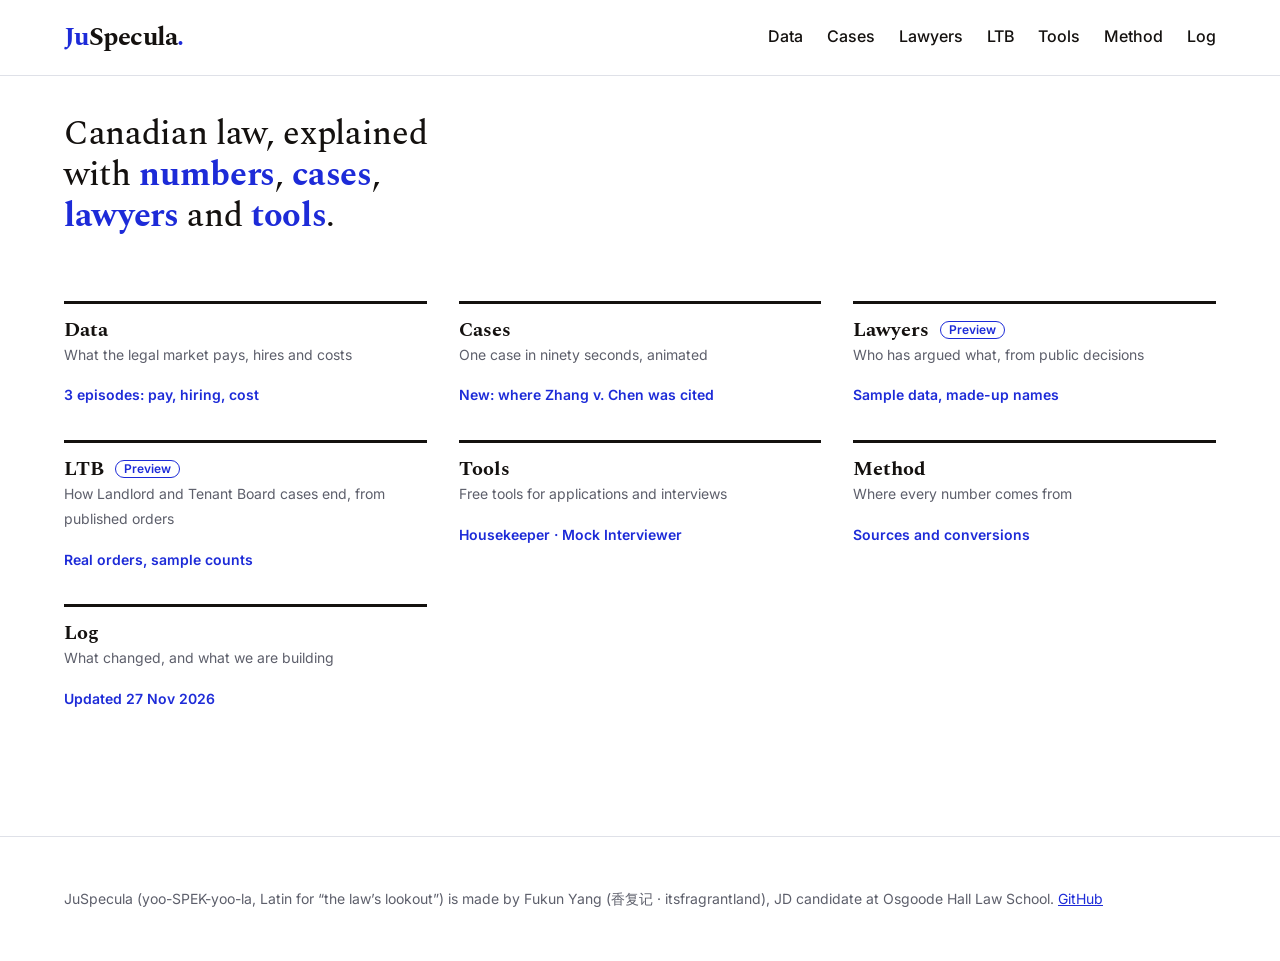
==== index.html @ 7d1e7e61 "Add files via upload" ====
<!DOCTYPE html>
<html lang="en">
<head>
<meta charset="utf-8">
<meta name="viewport" content="width=device-width, initial-scale=1">
<title>JuSpecula · Canadian law, legal tech and the legal market</title>
<meta name="description" content="Canadian law explained with numbers, cases, lawyers and tools: legal market pay and hiring data, case explainers, LTB order analysis and free tools for law students.">
<meta property="og:title" content="JuSpecula · Canadian law, legal tech and the legal market">
<meta property="og:description" content="Legal market data, case explainers and free tools for Canadian law students, with every number sourced.">
<meta property="og:type" content="website">
<meta property="og:url" content="https://juspecula.com/">
<link rel="canonical" href="https://juspecula.com/">
<link rel="icon" href="data:image/svg+xml,%3Csvg xmlns='http://www.w3.org/2000/svg' viewBox='0 0 32 32'%3E%3Crect width='32' height='32' rx='6' fill='%231d2bd8'/%3E%3Ctext x='16' y='23' font-family='Georgia,serif' font-weight='700' font-size='20' fill='white' text-anchor='middle'%3EJ%3C/text%3E%3C/svg%3E">
<link rel="preconnect" href="https://fonts.googleapis.com">
<link href="https://fonts.googleapis.com/css2?family=Spectral:wght@500;700&family=Inter:wght@400;500;600&display=swap" rel="stylesheet">
<style>
/* VOICE work: a law-report index for students, sober and exact
   IDEA a law reporter's front matter: headnote, holding, sources
   PICTURE dumbbell chart, first-year to senior pay, Bay Street vs New York
   COLOUR white, ink #14110f, ultramarine #1d2bd8, cool grey; night #0d0e18
   TYPE Spectral 700 display + Inter text
   LAYOUT nav strip, finding across top, full-width chart, figures row; stacks under 600 */
:root{color-scheme:light dark;--bg:light-dark(#ffffff,#0d0e18);--ink:light-dark(#14110f,#ecebf3);--mute:light-dark(#5d5f6b,#a3a5b6);--line:light-dark(#dfe1e8,#262838);--blue:light-dark(#1d2bd8,#8d96ff);--soft:light-dark(#eef0ff,#161a3a);--grey:light-dark(#9aa0ae,#5e6278)}
:root[data-theme=light]{color-scheme:light}
:root[data-theme=dark]{color-scheme:dark}
*{box-sizing:border-box;min-width:0}
html,body{margin:0}
body{background:var(--bg);color:var(--ink);font:16px/1.55 Inter,system-ui,sans-serif;overflow-x:clip}
a{color:var(--blue)}
.wrap{max-width:1240px;margin:0 auto}
.band{padding-block:clamp(28px,4vw,64px);padding-inline:max(5vw,16px)}
nav{display:flex;flex-wrap:wrap;align-items:center;gap:8px 24px;padding:14px max(5vw,16px);border-bottom:1px solid var(--line)}
.logo{font:700 26px/1 Spectral,Georgia,serif;letter-spacing:-.02em;margin-right:auto;color:var(--ink);text-decoration:none}
.logo span{color:var(--blue)}
nav a.l{color:var(--ink);text-decoration:none;font-weight:500;padding:10px 0}
nav a.l:hover,nav a.l:focus-visible{color:var(--blue)}
h1,h2{font-family:Spectral,Georgia,serif;font-weight:700;letter-spacing:-.02em;line-height:1.05;text-wrap:balance;margin:0}
h1{font-size:clamp(32px,4.6vw,52px);max-width:22ch}
h2{font-size:clamp(28px,3.4vw,40px)}
.dek{color:var(--mute);max-width:62ch;margin:14px 0 0}
.hero{display:grid;gap:28px}
.fig{position:relative;min-height:300px;border-top:2px solid var(--ink);padding-top:8px}
.fig>svg{position:absolute;inset:8px 0 0;width:100%;height:calc(100% - 8px)}
svg text{font:14px Inter,sans-serif;fill:var(--ink);paint-order:stroke;stroke:var(--bg);stroke-width:4px}
.key{display:flex;flex-wrap:wrap;gap:6px 20px;font-size:14px;color:var(--mute)}
.key i{display:inline-block;width:10px;height:10px;border-radius:50%;margin-right:6px;vertical-align:middle}
.figs{display:grid;grid-template-columns:repeat(auto-fit,minmax(13em,1fr));gap:0;border-top:1px solid var(--line)}
.figs div{padding:18px 18px 18px 0;border-bottom:1px solid var(--line)}
.figs b{display:block;font:700 clamp(28px,3.2vw,38px)/1.1 Spectral,Georgia,serif;white-space:nowrap}
.figs span{font-size:14px;color:var(--mute)}
.blue{background:var(--soft)}
.two{display:grid;grid-template-columns:minmax(0,1fr) minmax(0,1.3fr);gap:clamp(24px,4vw,56px);align-items:start}
.rows{display:grid;gap:6px;margin-top:4px}
.row{display:grid;grid-template-columns:7.5em minmax(0,1fr) 4.2em;align-items:center;gap:10px;font-size:15px}
.bar{height:18px;background:var(--grey);border-radius:2px}
.row.hi .bar{background:var(--blue)}
.row.hi{font-weight:600}
.v{text-align:right;font-variant-numeric:tabular-nums;white-space:nowrap}
.src{font-size:13px;color:var(--mute);margin-top:12px}
.card{border:1px solid var(--line);background:var(--soft);border-radius:6px;padding:clamp(20px,3vw,32px)}
.steps{list-style:none;padding:0;margin:18px 0;display:grid;grid-template-columns:repeat(3,minmax(0,1fr));gap:12px}
.steps li{border-top:2px solid var(--blue);padding-top:10px}
.steps b{display:block;font-family:Spectral,Georgia,serif;font-size:20px}
.steps span{font-size:14px;color:var(--mute)}
.btn{display:inline-flex;align-items:center;min-height:44px;padding:0 20px;background:var(--blue);color:#fff;border-radius:4px;text-decoration:none;font-weight:600}
.btn:focus-visible,nav a:focus-visible{outline:3px solid var(--blue);outline-offset:3px}
.btn.ghost{background:transparent;color:var(--blue);border:1px solid var(--blue);margin-left:8px}
.case{display:grid;grid-template-columns:minmax(0,1fr) auto;gap:8px 24px;padding:18px 0;border-top:1px solid var(--line);border-bottom:1px solid var(--line)}
.cite{font-variant-numeric:tabular-nums;white-space:nowrap;color:var(--mute);font-size:14px}
.tag{font-size:13px;color:var(--blue);font-weight:600}
.case h3{font:700 22px/1.2 Spectral,Georgia,serif;margin:2px 0 4px}
.case p{margin:0;color:var(--mute)}
dl{display:grid;grid-template-columns:max-content minmax(0,1fr);gap:8px 20px;margin:0;font-size:15px}
dt{font-weight:600}
dd{margin:0;color:var(--mute)}
footer{border-top:1px solid var(--line);font-size:14px;color:var(--mute)}
nav{position:sticky;top:0;z-index:5;background:var(--bg)}
nav a.l{border-bottom:2px solid transparent}
nav a.l.on{color:var(--blue);border-bottom-color:var(--blue)}
section{scroll-margin-top:64px}
.intro{border-bottom:1px solid var(--line);padding-block:clamp(24px,3vw,40px)}
.lede{font:500 clamp(24px,3vw,34px)/1.2 Spectral,Georgia,serif;letter-spacing:-.01em;margin:0 0 22px;max-width:30ch;text-wrap:balance}
.lede b{color:var(--blue);font-weight:700}
.toc{list-style:none;margin:0;padding:0;display:grid;grid-template-columns:repeat(auto-fit,minmax(11em,1fr));gap:12px 20px}
.toc a{display:block;text-decoration:none;color:var(--ink);border-top:3px solid var(--ink);padding:10px 0 4px;min-height:44px}
.toc a:hover b,.toc a:focus-visible b{color:var(--blue)}
.toc b{display:block;font:700 20px/1.2 Spectral,Georgia,serif}
.toc span{font-size:14px;color:var(--mute)}
.sh{display:grid;grid-template-columns:auto minmax(0,1fr) auto;align-items:baseline;gap:6px 24px;border-top:3px solid var(--ink);padding-top:12px;margin-bottom:clamp(24px,3vw,40px)}
.sh p{margin:0;color:var(--mute);font-size:15px}
.ct{font-size:13px;color:var(--blue);font-weight:600;white-space:nowrap}
.ch{font-family:Spectral,Georgia,serif;font-weight:700;letter-spacing:-.02em;line-height:1.1;text-wrap:balance;margin:0;font-size:clamp(26px,3.4vw,40px);max-width:24ch}
.sub{margin-top:clamp(40px,5vw,64px);padding-top:clamp(24px,3vw,36px);border-top:1px solid var(--line)}
.ep{font-size:14px;font-weight:600;color:var(--blue);margin:0 0 14px}
.ep.gap{margin-top:clamp(48px,6vw,80px);padding-top:clamp(24px,3vw,36px);border-top:3px solid var(--ink)}
.row.w{grid-template-columns:5.5em minmax(0,1fr) 5em}
.row.b .bar{background:var(--blue)}
.row.pair{margin-bottom:10px}
.yr.tall{height:170px}
.yr .g i{background:var(--grey)}
.case.nt{border-top:0}
.case .src{margin-top:8px}
.lg{list-style:none;margin:0;padding:0;border-top:1px solid var(--line);max-width:860px}
.lg li{display:grid;grid-template-columns:8em minmax(0,1fr);gap:8px 24px;padding:14px 0;border-bottom:1px solid var(--line)}
.lg time{color:var(--mute);font-size:14px;white-space:nowrap;font-variant-numeric:tabular-nums}
@media(max-width:600px){.lg li{grid-template-columns:minmax(0,1fr);gap:2px}.row.w{grid-template-columns:4.6em minmax(0,1fr) 4.6em}.yr div{font-size:11px}}
@media(min-width:761px){.toc{grid-template-columns:repeat(3,minmax(0,1fr));gap:28px 32px}}
@media(max-width:760px){.toc{grid-template-columns:repeat(2,minmax(0,1fr))}}
@media(max-width:600px){section{scroll-margin-top:120px}nav{gap:0 16px}.logo{flex-basis:100%}nav a.l{font-size:15px}}
.mihead{display:grid;grid-template-columns:auto minmax(0,1fr);gap:22px;align-items:center}
.iv{width:104px;height:104px;border-radius:50%;overflow:hidden;background:#fff}
.iv svg{display:block;width:100%;height:100%}
.iv-bg{fill:#fff}.iv-coat{fill:#1b2470}.iv-lapel{fill:#141b57}.iv-shirt{fill:#fff}.iv-tie{fill:#1d2bd8}
.iv-skin{fill:#e8c3a3}.iv-skin-shade{fill:#d7aa86}.iv-hair{fill:#2a2420}.iv-ink{fill:#1a1614}
.iv-glasses{stroke:#1a1614;stroke-width:2}.iv-brow{stroke:#2a2420;stroke-width:2.4;stroke-linecap:round}
.iv-nose{stroke:#c08f6c;stroke-width:1.6;stroke-linecap:round;stroke-linejoin:round}
.iv-lips{stroke:#8c4b3c;stroke-width:2;stroke-linecap:round}.iv-open{fill:#8c4b3c;opacity:0}
.iv-eyes{transform-box:fill-box;transform-origin:center}
@media(prefers-reduced-motion:no-preference){.iv-eyes{animation:blink 5s infinite}}
@keyframes blink{0%,96%,100%{transform:scaleY(1)}98%{transform:scaleY(.1)}}
.ways{width:100%;border-collapse:collapse;font-size:15px;margin-top:6px}
.ways th{text-align:left;color:var(--mute);font-weight:500;font-size:14px;padding:8px 12px 8px 0;border-bottom:2px solid var(--ink)}
.ways td{padding:12px 12px 12px 0;border-bottom:1px solid var(--line);vertical-align:top}
.ways td:nth-child(2){font-weight:600;white-space:nowrap}
.btns{display:flex;flex-wrap:wrap;gap:10px;margin-top:22px}
.btn.ghost2{background:transparent;color:var(--blue);border:1px solid var(--blue)}
@media(max-width:600px){.mihead{grid-template-columns:minmax(0,1fr)}.iv{width:88px;height:88px}.ways td:nth-child(2){white-space:normal}}
.view[hidden]{display:none}
.view{min-height:calc(100svh - 140px)}
.intro{border-bottom:0}
.toc em{display:block;font-style:normal;font-size:14px;font-weight:600;color:var(--blue);margin-top:18px}
.toc a{padding:14px 0 6px}
.lede{margin-bottom:clamp(28px,5vw,64px)}
.finder{display:grid;grid-template-columns:minmax(0,1fr) minmax(0,2fr);gap:clamp(20px,3vw,40px);align-items:start}
.lab{display:block;font-size:14px;font-weight:600;margin:0 0 6px}
.fl input,.fl select{width:100%;font:16px Inter,sans-serif;min-height:44px;padding:0 12px;border:1px solid var(--grey);border-radius:4px;background:var(--bg);color:var(--ink);margin-bottom:14px}
.fl input:focus-visible,.fl select:focus-visible,.ll button:focus-visible{outline:3px solid var(--blue);outline-offset:2px}
.ll{list-style:none;margin:0;padding:0;border-top:1px solid var(--line)}
.ll button{display:block;width:100%;text-align:left;background:none;border:0;border-bottom:1px solid var(--line);padding:12px 4px;font:15px Inter,sans-serif;color:var(--ink);cursor:pointer;min-height:44px}
.ll button b{display:block;font-weight:600}
.ll button span{font-size:14px;color:var(--mute)}
.ll button[aria-pressed=true]{background:var(--soft)}
.ll button[aria-pressed=true] b{color:var(--blue)}
.ll .none{padding:14px 4px;color:var(--mute)}
.ph{display:flex;flex-wrap:wrap;justify-content:space-between;gap:8px 20px;align-items:baseline}
.ph p{margin:4px 0 0;color:var(--mute)}
.big{font:700 clamp(30px,4vw,44px)/1 Spectral,Georgia,serif;white-space:nowrap}
.pg{display:grid;grid-template-columns:repeat(2,minmax(0,1fr));gap:24px;margin-top:22px}
.yr{display:flex;align-items:flex-end;gap:6px;height:110px;border-bottom:1px solid var(--ink)}
.yr div{flex:1;display:flex;flex-direction:column;justify-content:flex-end;align-items:center;height:100%;font-size:13px}
.yr i{display:block;width:100%;background:var(--blue);border-radius:2px 2px 0 0}
.yl{display:flex;gap:6px;font-size:13px;color:var(--mute)}
.yl span{flex:1;text-align:center}
.h4{font-size:14px;font-weight:600;margin:0 0 10px}
.rec{list-style:none;padding:0;margin:20px 0 0;border-top:1px solid var(--line)}
.rec li{display:flex;justify-content:space-between;gap:12px;padding:9px 0;border-bottom:1px solid var(--line);font-size:15px}
.rec li span{color:var(--mute);white-space:nowrap;font-variant-numeric:tabular-nums}
@media(max-width:760px){.finder,.pg{grid-template-columns:minmax(0,1fr)}}
@media(max-width:760px){.two{grid-template-columns:minmax(0,1fr)}.sh{grid-template-columns:minmax(0,1fr)}}
@media(max-width:600px){.steps{grid-template-columns:minmax(0,1fr)}.row{grid-template-columns:6.5em minmax(0,1fr) 3.8em;font-size:14px}dl{grid-template-columns:minmax(0,1fr)}dd{margin-bottom:8px}.case{grid-template-columns:minmax(0,1fr)}.btn.ghost{margin:10px 0 0}}
@media(prefers-reduced-motion:no-preference){.dot{transition:r .3s}}

.tree{position:relative;border-top:2px solid var(--ink);padding-top:8px;margin-top:24px}
.tree svg{display:block;width:100%;height:auto}
@media(max-width:600px){.tree{overflow-x:auto}.tree svg{min-width:640px}}
.tree text{font:14px Inter,sans-serif;fill:var(--ink)}
.tree .q{fill:var(--mute);font-size:12px}
.tree rect{fill:var(--bg);stroke:var(--grey);stroke-width:1.25}
.tree rect.hi{fill:var(--soft);stroke:var(--blue);stroke-width:2}
.tree path{fill:none;stroke:var(--grey);stroke-width:1.25}
.quotes{display:grid;grid-template-columns:repeat(auto-fit,minmax(16em,1fr));gap:16px;margin-top:8px}
.quote{border-top:2px solid var(--blue);padding-top:12px}
.quote b{display:block;font:700 19px/1.25 Spectral,Georgia,serif;margin-bottom:8px}
.quote blockquote{margin:0 0 8px;color:var(--mute);font-size:15px}
.quote a{font-size:13px;font-variant-numeric:tabular-nums}
table.fl{width:100%;border-collapse:collapse;font-size:15px}
table.fl th{text-align:left;color:var(--mute);font-weight:500;font-size:14px;padding:8px 12px 8px 0;border-bottom:2px solid var(--ink)}
table.fl td{padding:10px 12px 10px 0;border-bottom:1px solid var(--line)}
table.fl td.n{text-align:right;font-variant-numeric:tabular-nums;font-weight:600}
.fig.zc{min-height:440px}
.fig.zc a:focus-visible circle{stroke:var(--ink);stroke-width:3}
.fig.zc circle{cursor:pointer}
@media(max-width:600px){.fig.zc{min-height:620px}}
details.all{margin-top:20px}
details.all summary{cursor:pointer;font-weight:600;min-height:44px;display:flex;align-items:center}
details.all summary:focus-visible{outline:3px solid var(--blue);outline-offset:2px}
td.d{white-space:nowrap;font-variant-numeric:tabular-nums;color:var(--mute)}
.stack td.c{white-space:nowrap;font-variant-numeric:tabular-nums}
@media(max-width:600px){table{font-size:13px}.stack thead{display:none}.stack tr{display:grid;padding-block:10px;border-bottom:1px solid var(--line)}.stack td{display:flow-root;border:0;padding:3px 0;padding-inline-start:8em;text-align:start}.stack td::before{content:attr(data-l);float:inline-start;width:7.5em;margin-inline-start:-8em;white-space:normal;color:var(--mute)}.stack td:empty{display:none}}
.toc b .pill{font-family:Inter,sans-serif;color:var(--blue);font-size:12px;display:inline-block}
.pill{display:inline-block;font-size:12px;font-weight:600;color:var(--blue);border:1px solid var(--blue);border-radius:999px;padding:1px 8px;margin-left:6px;vertical-align:2px}
</style>
</head>
<body>
<nav aria-label="Main">
  <a class="logo" href="#home"><span>Ju</span>Specula<span>.</span></a>
  <a class="l" href="#data">Data</a>
  <a class="l" href="#cases">Cases</a>
  <a class="l" href="#lawyers">Lawyers</a>
  <a class="l" href="#ltb">LTB</a>
  <a class="l" href="#tools">Tools</a>
  <a class="l" href="#method">Method</a>
  <a class="l" href="#log">Log</a>
</nav>

<main id="top">
<section class="band intro view" id="home">
  <div class="wrap">
    <p class="lede">Canadian law, explained with <b>numbers</b>, <b>cases</b>, <b>lawyers</b> and <b>tools</b>.</p>
    <ul class="toc">
      <li><a href="#data"><b>Data</b><span>What the legal market pays, hires and costs</span><em>3 episodes: pay, hiring, cost</em></a></li>
      <li><a href="#cases"><b>Cases</b><span>One case in ninety seconds, animated</span><em>New: where Zhang v. Chen was cited</em></a></li>
      <li><a href="#lawyers"><b>Lawyers <span class="pill">Preview</span></b><span>Who has argued what, from public decisions</span><em>Sample data, made-up names</em></a></li>
      <li><a href="#ltb"><b>LTB <span class="pill">Preview</span></b><span>How Landlord and Tenant Board cases end, from published orders</span><em>Real orders, sample counts</em></a></li>
      <li><a href="#tools"><b>Tools</b><span>Free tools for applications and interviews</span><em>Housekeeper · Mock Interviewer</em></a></li>
      <li><a href="#method"><b>Method</b><span>Where every number comes from</span><em>Sources and conversions</em></a></li>
      <li><a href="#log"><b>Log</b><span>What changed, and what we are building</span><em>Updated 27 Nov 2026</em></a></li>
    </ul>
  </div>
</section>

<section class="band view" id="data">
  <div class="wrap">
  <div class="sh"><h2>Data</h2><p>Canadian Legal Market, by the Numbers. Charts from each episode, with sources.</p><span class="ct">3 episodes</span></div>
  <p class="ep">Episode 1 · Pay</p>
  <div class="hero">
    <div>
      <h3 class="ch">A first-year in New York earns more than a seventh-year on Bay Street.</h3>
      <p class="dek">Base salary at large firms, converted to Canadian dollars.</p>
    </div>
    <div>
      <div class="key"><span><i style="background:var(--grey)"></i>Year 1</span><span><i style="background:var(--blue)"></i>Senior associate</span></div>
      <div class="fig" id="dumb" role="img" aria-label="Bay Street base pay rises from 135,000 in year 1 to 275,000 in year 7. New York Cravath scale runs from 315,000 to 588,000 Canadian dollars."></div>
      <p class="src">Bay Street year 1: Globe and Mail (2025). Bay Street year 7: Lateral Law Report. New York: Cravath published scale, US$225K–420K, at 1 USD = 1.40 CAD (26 Oct 2026); top of scale is the most senior associate class.</p>
    </div>
    <div class="figs">
      <div><b>$59.76</b><span>Median hourly wage, lawyers, Canada (Job Bank)</span></div>
      <div><b>86%</b><span>Bay Street hireback, excluding students who opted out (Precedent 2026)</span></div>
      <div><b>$1,550</b><span>Median weekly articling pay, Ontario (NALP 2025)</span></div>
      <div><b>US$4,327</b><span>Weekly summer associate pay, Cravath</span></div>
    </div>
  </div>
  <div class="two sub">
    <div>
      <h3 class="ch">Alberta lawyers earn the highest median wage in Canada.</h3>
      <p class="dek">Median hourly wage for lawyers (NOC 41101) by province, all practice settings. Ontario’s median is about $136,000 a year.</p>
      <p class="src">Source: Job Bank, updated Nov 2025, 2023–24 data. Annual figure assumes 2,080 paid hours.</p>
    </div>
    <div class="rows" id="prov"></div>
  </div>

  <p class="ep gap">Episode 2 · Hiring</p>
  <div class="two">
    <div>
      <h3 class="ch">At least one in five students at nine law schools got a Toronto 2L summer job.</h3>
      <p class="dek">Students hired for summer 2026 as a share of each school’s second-year class.</p>
      <p class="src">Source: Ultra Vires 2026 recruit survey. 64 of 120 employers replied, so counts are minimums. Most McGill students recruit in Montreal, which lowers its Toronto share.</p>
    </div>
    <div class="rows" id="schools"></div>
  </div>
  <div class="two sub">
    <div>
      <h3 class="ch">Toronto firms hire about 50% more first-year students than before 2022.</h3>
      <p class="dek">1L summer hires averaged 52 a year from 2013 to 2021, and 79 a year from 2022 to 2026.</p>
      <p class="src">Source: Ultra Vires recruit surveys, by summer year. 2026 covers 12 of 19 firms, so it is a minimum.</p>
    </div>
    <div>
      <div class="yr tall" id="onel" role="img" aria-label="Toronto 1L summer hires each year from 2013 to 2026, rising from 44 to 80."></div>
      <div class="yl" id="onely"></div>
    </div>
  </div>

  <p class="ep gap">Episode 3 · Cost</p>
  <div class="two">
    <div>
      <h3 class="ch">International students pay about two to three and a half times the domestic tuition.</h3>
      <p class="dek">JD tuition for one year, in Canadian dollars.</p>
      <div class="key"><span><i style="background:var(--grey)"></i>Domestic</span><span><i style="background:var(--blue)"></i>International</span></div>
      <p class="src">Source: each school’s website, 2026–27; Queen’s is 2025–26. Domestic is the in-province rate. Calgary is approximate and includes fees; the others exclude ancillary fees.</p>
    </div>
    <div class="rows" id="tuition"></div>
  </div>
  <div class="figs" style="margin-top:28px">
    <div><b>$5,055</b><span>Ontario licensing fees before tax, 2026–27 (Law Society of Ontario)</span></div>
    <div><b>$865</b><span>Each of the two Ontario licensing exams</span></div>
    <div><b>$2,034</b><span>Average two-bedroom rent a month, Toronto (CMHC 2025)</span></div>
  </div>
  </div>
</section>

<section class="band view" id="cases">
  <div class="wrap">
    <div class="sh"><h2>Cases</h2><p>Legal Reels. Each episode lands here with its citation and the takeaway.</p><span class="ct">1 published · 1 in production</span></div>
    <div class="case">
      <div>
        <span class="tag">Published · 27 Oct 2026</span>
        <h3>Moffatt v. Air Canada</h3>
        <p>An airline’s chatbot gave a customer wrong information about bereavement fares. The airline argued the chatbot was responsible for its own words. The tribunal disagreed and held the airline liable.</p>
        <p class="src">A small-claims tribunal decision. It is persuasive, not binding on courts.</p>
      </div>
      <div class="cite">2024 BCCRT 149</div>
    </div>
    <div class="case nt">
      <div>
        <span class="tag">In production · citation map below</span>
        <h3>Zhang v. Chen</h3>
        <p>A lawyer in a BC courtroom cites cases that ChatGPT made up. What the court did about it.</p>
      </div>
      <div class="cite">2024 BCSC 285</div>
    </div>

    <div class="sub" id="zc-block">
      <p class="ep">Where the ruling went next</p>
      <div class="two">
        <div>
          <h3 class="ch">Two years on, 25 decisions have cited Zhang v. Chen on fake case law. 21 of them are outside BC.</h3>
          <p class="dek">Every decision in the A2AJ citation index that cites 2024 BCSC 285, by court or tribunal and date. The first to cite it was not a BC court but the Trademarks Opposition Board, six months after the ruling.</p>
        </div>
        <div class="figs" id="zc-figs"></div>
      </div>
      <div class="key" style="margin-top:28px"><span><i style="background:var(--blue)"></i>Cites it on fabricated or AI-generated authorities</span><span><i style="background:var(--grey)"></i>Cites it for something else</span></div>
      <div class="fig zc" id="zc" role="img" aria-label="Timeline from February 2024 to November 2026 of 26 decisions citing Zhang v. Chen, grouped by court or tribunal. Trademarks Opposition Board 9, Federal Court 8, BC Supreme Court 4, and one each for the BC Court of Appeal, the federal public sector labour board, the Canada Industrial Relations Board, the Law Society Tribunal and the Landlord and Tenant Board."></div>
      <p class="src">Source: A2AJ Canadian Legal Data citation index, checked 26 Nov 2026: 26 decisions cite 2024 BCSC 285. We read the passage around each citation: 25 concern fabricated or AI-generated authorities; one (2025 BCSC 2134) cites the ruling's family-law costs analysis. A2AJ does not cover every court (Ontario Superior Court decisions are not in it), so these counts are minimums. Zhang v. Chen is a family case; this map shows only how later decisions cite it. Landlord and Tenant Board parties are not named.</p>
      <details class="all">
        <summary>All 26 decisions, with links</summary>
        <table class="fl stack"><thead><tr><th>Date</th><th>Court or tribunal</th><th>Decision</th><th>Citation</th></tr></thead><tbody id="zc-list"></tbody></table>
      </details>
    </div>
  </div>
</section>

<section class="band view" id="lawyers">
  <div class="wrap">
    <div class="sh"><h2>Lawyers</h2><p>Know your lawyer: who has actually argued this kind of case, built from public court decisions.</p><span class="ct">Prototype · sample data</span></div>
    <div class="finder">
      <div class="fl">
        <label for="lq" class="lab">Search name or firm</label>
        <input id="lq" type="search" placeholder="e.g. Example LLP" autocomplete="off">
        <label for="la" class="lab">Area of law</label>
        <select id="la"><option value="">All areas</option></select>
        <ul class="ll" id="ll"></ul>
      </div>
      <article class="prof card" id="prof" aria-live="polite"></article>
    </div>
    <p class="src">Sample profiles with made-up names and placeholder citations, to show the layout. Live profiles will be built from published Ontario and federal decisions.</p>
    <div class="two sub">
      <div><h3 class="ch">What a profile shows, and what it does not.</h3></div>
      <dl>
        <dt>Shows</dt><dd>Decisions where the lawyer appears as counsel, by year, court and area of law, with links to each decision.</dd>
        <dt>Does not show</dt><dd>Win rates or ratings. Outcomes depend on the facts and the client, so a score would mislead.</dd>
        <dt>Licence</dt><dd>A profile is not proof of a licence. Check the Law Society of Ontario directory before you hire.</dd>
        <dt>Corrections</dt><dd>Lawyers can ask us to fix or update anything on their profile.</dd>
      </dl>
    </div>
  </div>
</section>

<section class="band view" id="ltb">
  <div class="wrap">
    <div class="sh"><h2>LTB</h2><p>Ontario's Landlord and Tenant Board, read from its published orders.</p><span class="ct">Prototype · sample counts</span></div>
    <div class="two">
      <div>
        <h3 class="ch">Two in three rent cases in our sample were filed by a company or public body.</h3>
        <p class="dek">Of 50 eviction applications for unpaid rent decided on 31 July 2026, 33 were brought by a corporation, a REIT, a housing provider or a municipality.</p>
        <p class="src">Source: LTB orders via A2AJ Canadian Legal Data (Open Government Licence – Ontario). One day, 50 orders: an illustration, not an estimate. Full counts come from all <span id="ltb-total"></span> orders.</p>
      </div>
      <div class="figs" id="ltb-figs"></div>
    </div>

    <div class="sub">
      <p class="ep">How a rent case moves</p>
      <h3 class="ch">An eviction for unpaid rent has to clear five questions.</h3>
      <p class="dek">Each order answers them in the same fixed sentences, which is what makes them countable. Every branch gets its count once the full dataset has been processed.</p>
      <div class="tree" role="img" aria-label="Decision tree for an L1 application: N4 valid, arrears paid, section 82 issues, section 83(3) serious breach, then section 83(1) discretion with four outcomes.">
        <svg viewBox="0 40 760 590" aria-hidden="true">
          <defs><marker id="ar" viewBox="0 0 10 10" refX="9" refY="5" markerWidth="6" markerHeight="6" orient="auto-start-reverse"><path d="M0 0L10 5L0 10z" style="fill:var(--grey);stroke:none"/></marker></defs>
          <path d="M250 104V136" marker-end="url(#ar)"/><path d="M250 184V216" marker-end="url(#ar)"/><path d="M250 264V300" marker-end="url(#ar)"/><path d="M250 356V392" marker-end="url(#ar)"/><path d="M250 440V472" marker-end="url(#ar)"/>
          <path d="M400 160H480" marker-end="url(#ar)"/><path d="M400 240H480" marker-end="url(#ar)"/><path d="M400 416H480" marker-end="url(#ar)"/>
          <path d="M250 520V546M107 546H653"/><path d="M107 546V568" marker-end="url(#ar)"/><path d="M289 546V568" marker-end="url(#ar)"/><path d="M471 546V568" marker-end="url(#ar)"/><path d="M653 546V568" marker-end="url(#ar)"/>
          <rect x="100" y="56" width="300" height="48" rx="6"/><text x="250" y="85" text-anchor="middle">Landlord files an L1 application</text>
          <rect x="100" y="136" width="300" height="48" rx="6"/><text x="250" y="165" text-anchor="middle">Was the N4 notice valid?</text>
          <rect x="100" y="216" width="300" height="48" rx="6"/><text x="250" y="245" text-anchor="middle">Did the tenant pay before the deadline?</text>
          <rect x="100" y="300" width="300" height="56" rx="6"/><text x="250" y="324" text-anchor="middle">Repair issues raised (s. 82)?</text><text class="q" x="250" y="344" text-anchor="middle">Only if disclosed in writing beforehand</text>
          <rect x="100" y="392" width="300" height="48" rx="6"/><text x="250" y="421" text-anchor="middle">Landlord in serious breach (s. 83(3))?</text>
          <rect class="hi" x="100" y="472" width="300" height="48" rx="6"/><text x="250" y="501" text-anchor="middle" style="font-weight:600">Member's discretion (s. 83(1))</text>
          <rect x="480" y="136" width="256" height="48" rx="6"/><text x="608" y="165" text-anchor="middle">Application dismissed</text>
          <rect x="480" y="216" width="256" height="48" rx="6"/><text x="608" y="245" text-anchor="middle">Notice void, tenancy continues</text>
          <rect x="480" y="392" width="256" height="48" rx="6"/><text x="608" y="421" text-anchor="middle">Eviction must be refused</text>
          <text class="q" x="440" y="152" text-anchor="middle">no</text><text class="q" x="440" y="232" text-anchor="middle">yes</text><text class="q" x="440" y="408" text-anchor="middle">yes</text>
          <text class="q" x="260" y="206">yes</text><text class="q" x="260" y="290">no</text><text class="q" x="260" y="462">no</text>
          <rect x="24" y="568" width="166" height="48" rx="6"/><text x="107" y="597" text-anchor="middle">Eviction refused</text>
          <rect x="206" y="568" width="166" height="48" rx="6"/><text x="289" y="597" text-anchor="middle">Payment plan</text>
          <rect x="388" y="568" width="166" height="48" rx="6"/><text x="471" y="597" text-anchor="middle">Eviction delayed</text>
          <rect x="570" y="568" width="166" height="48" rx="6"/><text x="653" y="597" text-anchor="middle">Standard eviction order</text>
        </svg>
      </div>
      <p class="src">Many cases end earlier, by consent after mediation. A standard order can still be voided by paying the full amount before the sheriff enforces it (s. 74(11), once per tenancy).</p>
    </div>

    <div class="sub">
      <p class="ep">What the orders say helps</p>
      <h3 class="ch">Members keep asking tenants for the same three things.</h3>
      <div class="quotes" id="ltb-quotes"></div>
    </div>

    <div class="two sub">
      <div>
        <p class="ep">The filers list</p>
        <h3 class="ch">Who brings the most eviction applications.</h3>
        <p class="dek">A public list in the spirit of Ontario's Sunshine List: organisations that file the most applications at the Board, by type and outcome.</p>
        <dl style="margin-top:20px">
          <dt>Named</dt><dd>Corporate landlords, REITs, housing providers and public bodies with 25 or more applications decided.</dd>
          <dt>Counted only</dt><dd>Representatives: number of appearances by application type, no win rates.</dd>
          <dt>Never named</dt><dd>Tenants and individual landlords, even though orders print their names.</dd>
          <dt>Wording</dt><dd>"Applications decided", not "evictions": many orders let the tenant keep the home by paying.</dd>
        </dl>
      </div>
      <div>
        <table class="fl"><thead><tr><th>Landlord <span class="pill">sample</span></th><th style="text-align:right">L1 orders, 31 Jul 2026</th></tr></thead><tbody id="ltb-filers"></tbody></table>
        <p class="src">Preview from the same 50 orders, to show the layout. Two orders each is not a ranking: the real list waits for the full run.</p>
      </div>
    </div>
  </div>
</section>

<section class="band view" id="tools">
  <div class="wrap">
    <div class="sh"><h2>Tools</h2><p>Free, open-source tools for applications and interviews.</p><span class="ct">2 tools · updated 24 Nov 2026</span></div>
    <div class="card">
      <div class="mihead">
        <div class="iv" aria-hidden="true"><svg viewBox="16 18 88 88" aria-hidden="true" focusable="false">
  <defs><clipPath id="rivc"><circle cx="60" cy="60" r="58"/></clipPath></defs>
  <g clip-path="url(#rivc)">
    <rect width="120" height="120" class="iv-bg"/>
    <path d="M14 124 C16 96 34 84 60 84 C86 84 104 96 106 124 Z" class="iv-coat"/>
    <path d="M60 84 L49 86 L60 112 L71 86 Z" class="iv-shirt"/>
    <path d="M60 92 L56 98 L60 113 L64 98 Z" class="iv-tie"/>
    <path d="M30 124 C31 104 40 94 52 89 L60 112 Z" class="iv-lapel"/>
    <rect x="52" y="68" width="16" height="18" rx="6" class="iv-skin-shade"/>
    <g class="iv-head">
      <ellipse cx="60" cy="52" rx="21" ry="24" class="iv-skin"/>
      <path d="M60 28 C46 28 38 36 38 50 C38 52 39 55 40 56 C41 46 46 40 56 39 C64 38 74 40 80 47 C81 50 82 53 81 56 C83 52 83 48 82 44 C79 33 71 28 60 28 Z" class="iv-hair"/>
      <path d="M40 56 C39 60 40 63 42 64 L41 54 Z M80 56 C81 60 80 63 78 64 L79 54 Z" class="iv-skin-shade"/>
      <g class="iv-eyes"><circle cx="52" cy="54" r="2.2" class="iv-ink"/><circle cx="68" cy="54" r="2.2" class="iv-ink"/></g>
      <g class="iv-glasses" fill="none"><rect x="44" y="48" width="15" height="12" rx="4"/><rect x="61" y="48" width="15" height="12" rx="4"/><path d="M59 53 L61 53"/></g>
      <path d="M48 45 L56 44 M64 44 L72 45" class="iv-brow"/>
      <path d="M60 58 L58 64 L61 64" fill="none" class="iv-nose"/>
      <g class="iv-mouth"><path d="M54 69 Q60 72 66 69" class="iv-lips" fill="none"/><ellipse cx="60" cy="70" rx="4" ry="2.6" class="iv-open"/></g>
    </g>
  </g>
</svg></div>
        <div>
          <span class="tag">Free · open source · MIT licence · v1.1.0</span>
          <h3 class="ch" style="margin-top:6px">Mock Interviewer</h3>
          <p class="dek" style="margin-top:6px">A three-step interview-prep method any AI can follow, and a one-file practice room with an interviewer who asks, listens and follows up.</p>
        </div>
      </div>
      <ol class="steps">
        <li><b>Research the role</b><span>What the firm does, who interviews, what they test for.</span></li>
        <li><b>Know yourself</b><span>Turn your résumé into stories that answer their questions.</span></li>
        <li><b>Rehearse</b><span>One question at a time against a real clock, then a debrief that sets what you prepared beside what you said.</span></li>
      </ol>
      <p class="h4" style="margin-top:26px">Works with the AI you already use</p>
      <table class="ways stack">
        <thead><tr><th>Your AI</th><th>Use</th><th>Set-up</th></tr></thead>
        <tbody>
          <tr><td data-l="Your AI">ChatGPT, Gemini, Claude, DeepSeek, Kimi, Qwen, Doubao, any chat</td><td data-l="Use">One file to paste in</td><td data-l="Set-up">None</td></tr>
          <tr><td data-l="Your AI">Claude Code, Codex, Gemini CLI, Copilot, Cursor and other agents</td><td data-l="Use">Agent Skill</td><td data-l="Set-up">One command</td></tr>
          <tr><td data-l="Your AI">Any MCP client: Claude Desktop, Cursor, Codex, VS Code…</td><td data-l="Use">MCP server</td><td data-l="Set-up">A few lines of config</td></tr>
        </tbody>
      </table>
      <p class="src" style="margin-top:14px">In the practice room, connecting an AI is optional: bring your own key for live follow-ups and marking, or leave it off and nothing leaves your computer. Recordings are never sent.</p>
      <div class="btns">
        <a class="btn" href="https://github.com/Frikasong/mock-interviewer">Get it on GitHub</a>
        <a class="btn ghost2" href="https://github.com/Frikasong/mock-interviewer/blob/main/portable/interview-prep.md">One-file version</a>
        <a class="btn ghost2" href="https://github.com/Frikasong/mock-interviewer/blob/main/portable/interview-prep-zh.md">中文单文件版</a>
      </div>
    </div>
    <div class="card" style="margin-top:24px">
      <span class="tag">Free · open source · v2.2 · for tenants at the LTB</span>
      <h3 class="ch" style="margin-top:6px">Housekeeper</h3>
      <p class="dek" style="margin-top:6px">Builds a hearing-ready evidence brief: title page, table of contents, numbered tabs and pages. Version 2.2 adds a checklist drawn from real LTB orders, a payment-plan builder, section 82 and 83 pages, and a search for similar orders.</p>
      <ol class="steps">
        <li><b>Know what matters</b><span>What the Board decides in your type of case, with real orders.</span></li>
        <li><b>Prepare</b><span>Repair issues, a payment plan, your circumstances, each as its own page.</span></li>
        <li><b>Assemble</b><span>Upload photos and documents; get one numbered PDF.</span></li>
      </ol>
      <div class="btns"><a class="btn" href="https://github.com/Frikasong/Housekeeper">Get it on GitHub</a></div>
    </div>
  </div>
</section>

<section class="band view" id="method">
  <div class="wrap">
  <div class="sh"><h2>Method</h2><p>Every number has a source. We say when a figure is converted or estimated.</p><span class="ct">Updated Nov 2026</span></div>
  <div class="two">
    <dl>
      <dt>Pay data</dt><dd>Job Bank (NOC 41101), NALP Canada 2025 salary survey, Precedent 2026, Cravath, The Globe and Mail.</dd>
      <dt>Recruiting</dt><dd>Ultra Vires recruit surveys (employer-reported, so counts are minimums), Law Society of Ontario.</dd>
      <dt>Costs</dt><dd>Law school tuition pages, Law Society of Ontario fee schedule, CMHC 2025 rental market report.</dd>
      <dt>LTB orders</dt><dd>A2AJ Canadian Legal Data (York University), which republishes LTB orders from the Ontario Data Catalogue under the Open Government Licence – Ontario. Fields are read from order text by rule; the code is in the Housekeeper repository.</dd>
      <dt>Citations</dt><dd>A2AJ's citation index, which lists the decisions in its collection that cite a given decision. Why each one cites it is read by hand from the passage around the citation.</dd>
      <dt>Conversions</dt><dd>1 USD = 1.40 CAD (26 Oct 2026). Hourly to annual at 2,080 hours.</dd>
      <dt>Not advice</dt><dd>This is general information about the legal profession, not legal advice.</dd>
    </dl>
    <p class="dek" style="margin:0">Spotted a wrong number or a better source? Tell us and we will fix it in the open.</p>
  </div>
  </div>
</section>
<section class="band view" id="log">
  <div class="wrap">
    <div class="sh"><h2>Log</h2><p>JuSpecula is built in the open. What changed, newest first.</p><span class="ct">Updated 27 Nov 2026</span></div>
    <ol class="lg" id="lg"></ol>
  </div>
</section>
</main>

<footer class="band">
  <div class="wrap">JuSpecula (yoo-SPEK-yoo-la, Latin for “the law’s lookout”) is made by Fukun Yang (香复记 · itsfragrantland), JD candidate at Osgoode Hall Law School. <a href="https://github.com/Frikasong">GitHub</a></div>
</footer>

<script src="data.js"></script>
<script>
{
  const D=window.RATIO;
  const prov=D.prov;
  const max=Math.max(...prov.map(p=>p[1]));
  document.getElementById('prov').innerHTML=prov.map(([n,v])=>`<div class="row${n==='Alberta'||n==='Canada'?' hi':''}"><span>${n}</span><div class="bar" style="width:${(v/max*100).toFixed(1)}%"></div><span class="v">$${v.toFixed(2)}</span></div>`).join('');

  const rows=D.pay;
  const s=document.createElementNS('http://www.w3.org/2000/svg','svg');
  const box=document.getElementById('dumb');box.appendChild(s);
  const k=v=>'$'+Math.round(v/1000)+'K';
  const draw=()=>{
    const W=s.clientWidth,H=s.clientHeight,narrow=W<520;
    const L=narrow?12:120,R=narrow?40:56,T=narrow?40:30,B=36,max=600000;
    const x=v=>L+(W-L-R)*v/max;
    const step=(H-T-B)/rows.length;
    let g='';
    const ticks=narrow?[0,200000,400000,600000]:[0,100000,200000,300000,400000,500000,600000];
    ticks.forEach(t=>{g+=`<line x1="${x(t)}" x2="${x(t)}" y1="${T-10}" y2="${H-B}" stroke="var(--line)"/><text x="${x(t)}" y="${H-B+22}" text-anchor="middle" style="fill:var(--mute)">${k(t)}</text>`});
    rows.forEach((r,i)=>{
      const y=T+step*(i+.5);
      g+=narrow?`<text x="${L}" y="${y-26}" style="font-weight:600">${r.n}</text>`:`<text x="${L-16}" y="${y+5}" text-anchor="end" style="font-weight:600">${r.n}</text>`;
      g+=`<line x1="${x(r.a)}" x2="${x(r.b)}" y1="${y}" y2="${y}" stroke="var(--blue)" stroke-width="6" stroke-opacity=".35" stroke-linecap="round"/>`;
      g+=`<circle class="dot" cx="${x(r.a)}" cy="${y}" r="10" fill="var(--grey)"/><circle class="dot" cx="${x(r.b)}" cy="${y}" r="10" fill="var(--blue)"/>`;
      g+=`<text x="${x(r.a)}" y="${y+30}" text-anchor="middle">${k(r.a)}</text><text x="${x(r.b)}" y="${y+30}" text-anchor="middle" style="font-weight:600">${k(r.b)}</text>`;
      if(!narrow)g+=`<text x="${x(r.a)}" y="${y-18}" text-anchor="middle" style="fill:var(--mute);font-size:13px">${r.al}</text><text x="${x(r.b)}" y="${y-18}" text-anchor="middle" style="fill:var(--mute);font-size:13px">${r.bl}</text>`;
    });
    const y0=T+step*.5,y1=T+step*1.5;
    g+=`<line x1="${x(275000)}" x2="${x(275000)}" y1="${y0+12}" y2="${y1-12}" stroke="var(--ink)" stroke-dasharray="3 4"/>`;
    s.innerHTML=g;
  };
  new ResizeObserver(draw).observe(box);


  const law=D.law;
  const yrs=[2021,2022,2023,2024,2025];
  const q=document.getElementById('lq'),sel=document.getElementById('la'),ll=document.getElementById('ll'),pf=document.getElementById('prof');
  const areas=[...new Set(law.flatMap(l=>l.ar.map(a=>a[0])))].sort();
  sel.innerHTML+=areas.map(a=>`<option>${a}</option>`).join('');
  let pick=0;
  const tot=l=>l.y.reduce((a,b)=>a+b,0);
  const prof=i=>{
    const l=law[i];if(!l){pf.innerHTML='<p class="dek" style="margin:0">No lawyer matches. Try another name or area.</p>';return}
    const my=Math.max(...l.y),ma=l.ar[0][1];
    pf.innerHTML=`<div class="ph"><div><h3 class="ch">${l.n}</h3><p>${l.f} · ${l.c}</p></div><div style="text-align:right"><div class="big">${tot(l)}</div><span class="src" style="margin:0">decisions as counsel, 2021–2025</span></div></div>
    <div class="pg"><div><p class="h4">Decisions per year</p><div class="yr">${l.y.map(v=>`<div>${v}<i style="height:${v/my*80}%"></i></div>`).join('')}</div><div class="yl">${yrs.map(y=>`<span>${String(y).slice(2)}</span>`).join('')}</div></div>
    <div><p class="h4">Top areas of law</p><div class="rows">${l.ar.map((a,k)=>`<div class="row${k?'':' hi'}"><span>${a[0]}</span><div class="bar" style="width:${a[1]/ma*100}%"></div><span class="v">${a[1]}</span></div>`).join('')}</div><p class="src">Courts: ${l.ct}</p></div></div>
    <p class="h4" style="margin-top:22px">Recent decisions</p><ul class="rec" style="margin-top:0">${l.r.map(r=>`<li>${r[0]}<span>${r[1]}</span></li>`).join('')}</ul>`;
  };
  const list=()=>{
    const t=q.value.trim().toLowerCase(),a=sel.value;
    const hits=law.map((l,i)=>i).filter(i=>{const l=law[i];return(!t||(l.n+' '+l.f).toLowerCase().includes(t))&&(!a||l.ar.some(x=>x[0]===a))});
    if(!hits.includes(pick))pick=hits.length?hits[0]:-1;
    ll.innerHTML=hits.length?hits.map(i=>`<li><button type="button" data-i="${i}" aria-pressed="${i===pick}"><b>${law[i].n}</b><span>${law[i].f} · ${tot(law[i])} decisions</span></button></li>`).join(''):'<li class="none">No matches</li>';
    prof(pick);
  };
  ll.addEventListener('click',e=>{const b=e.target.closest('button');if(!b)return;pick=+b.dataset.i;list()});
  q.addEventListener('input',list);sel.addEventListener('change',list);
  list();


  const pct=(a,b)=>a/b*100;
  const sc=D.schools.map(([n,a,b])=>[n,pct(a,b)]);
  const ta=D.schools.reduce((s,x)=>s+x[1],0),tb=D.schools.reduce((s,x)=>s+x[2],0);
  sc.push(["Nine schools",pct(ta,tb)]);
  const smax=Math.max(...sc.map(x=>x[1]));
  document.getElementById('schools').innerHTML=sc.map(([n,v])=>`<div class="row${n==='Nine schools'?' hi':''}"><span>${n}</span><div class="bar" style="width:${(v/smax*100).toFixed(1)}%"></div><span class="v">${v.toFixed(1)}%</span></div>`).join('');
  const omax=Math.max(...D.oneL.map(x=>x[1]));
  document.getElementById('onel').innerHTML=D.oneL.map(([y,v])=>`<div class="${y<2022?'g':''}">${v}<i style="height:${(v/omax*82).toFixed(1)}%"></i></div>`).join('');
  document.getElementById('onely').innerHTML=D.oneL.map(([y])=>`<span>${String(y).slice(2)}</span>`).join('');
  const tmax=Math.max(...D.tuition.map(x=>x[2])),money=v=>'$'+v.toLocaleString('en-CA');
  document.getElementById('tuition').innerHTML=D.tuition.map(([n,d,i])=>`<div class="row w"><span>${n}</span><div class="bar" style="width:${(d/tmax*100).toFixed(1)}%"></div><span class="v">${money(d)}</span></div><div class="row w b pair"><span></span><div class="bar" style="width:${(i/tmax*100).toFixed(1)}%"></div><span class="v">${money(i)}</span></div>`).join('');
  const L=D.ltb;
  document.getElementById('ltb-total').textContent=L.total.toLocaleString('en-CA');
  document.getElementById('ltb-figs').innerHTML=L.figs.map(([v,t])=>`<div><b>${v}</b><span>${t}</span></div>`).join('');
  document.getElementById('ltb-quotes').innerHTML=L.quotes.map(q=>`<div class="quote"><b>${q.h}</b><blockquote>“${q.q}”</blockquote><a href="${q.u}">${q.f} · ${q.d}</a></div>`).join('');
  document.getElementById('ltb-filers').innerHTML=L.filers.map(([n,c])=>`<tr><td>${n}</td><td class="n">${c}</td></tr>`).join('');
  document.getElementById('lg').innerHTML=D.log.map(([d,t])=>`<li><time>${d}</time><span>${t}</span></li>`).join('');

  // Cases: Zhang v. Chen citation map
  const esc=v=>String(v).replace(/[&<>"']/g,c=>({'&':'&amp;','<':'&lt;','>':'&gt;','"':'&quot;',"'":'&#39;'}[c]));
  const ZC=D.zc,ZB=D.zcBodies,MON=['Jan','Feb','Mar','Apr','May','Jun','Jul','Aug','Sep','Oct','Nov','Dec'];
  const fmt=d=>{const[y,m,dd]=d.split('-');return `${+dd} ${MON[+m-1]} ${y}`};
  const bodyName=k=>(ZB.find(b=>b[0]===k)||[k,k])[1];
  const ai=ZC.filter(r=>r[5]),outBC=ai.filter(r=>!/^BC/.test(r[1])).length;
  const tm=ai.filter(r=>r[1]==='TMOB').length;
  document.getElementById('zc-figs').innerHTML=[[ai.length,'decisions cite it on fabricated or AI-generated authorities'],[outBC,'of them are outside British Columbia'],[tm,'from the Trademarks Opposition Board, the most of any body'],['Aug 2024','first citation, six months after the ruling']].map(([v,t])=>`<div><b>${esc(v)}</b><span>${esc(t)}</span></div>`).join('');
  document.getElementById('zc-list').innerHTML=ZC.map(r=>`<tr><td class="d">${fmt(r[0])}</td><td>${esc(bodyName(r[1]))}</td><td><a href="${esc(r[4])}">${esc(r[2])}</a>${r[5]?'':' <span class="pill">not about AI</span>'}</td><td class="c">${esc(r[3])}</td></tr>`).join('');
  const zs=document.createElementNS('http://www.w3.org/2000/svg','svg');
  const zbox=document.getElementById('zc');zbox.appendChild(zs);
  const t0=Date.parse('2024-01-01'),t1=Date.parse('2027-01-01'),origin=Date.parse('2024-02-20');
  const drawZC=()=>{
    const W=zs.clientWidth,H=zs.clientHeight,narrow=W<520;
    const L=narrow?12:W<900?160:272,R=narrow?28:40,T=narrow?56:48,B=34,r=narrow?6:7;
    const x=t=>L+(W-L-R)*(t-t0)/(t1-t0);
    const step=(H-T-B)/ZB.length;
    let g='';
    [2024,2025,2026,2027].forEach(y=>{const xx=x(Date.parse(y+'-01-01'));g+=`<line x1="${xx}" x2="${xx}" y1="${T-8}" y2="${H-B}" stroke="var(--line)"/>`;if(y<2027)g+=`<text x="${x(Date.parse(y+'-07-01'))}" y="${H-B+22}" text-anchor="middle" style="fill:var(--mute)">${y}</text>`});
    const ox=x(origin);
    g+=`<line x1="${ox}" x2="${ox}" y1="${T-20}" y2="${H-B}" stroke="var(--ink)" stroke-dasharray="3 4"/>`;
    g+=`<text x="${ox+6}" y="${T-26}" style="font-weight:600">${narrow?'Ruling, Feb 2024':'Zhang v. Chen, 20 Feb 2024'}</text>`;
    ZB.forEach(([k,full,short],i)=>{
      const y=T+step*(i+.5),rows=ZC.filter(z=>z[1]===k),n=rows.filter(z=>z[5]).length;
      g+=`<line x1="${L}" x2="${W-R}" y1="${y}" y2="${y}" stroke="var(--line)"/>`;
      g+=narrow?`<text x="${L}" y="${y-3*r-10}" style="font-weight:600;font-size:13px">${esc(short)}</text>`:`<text x="${L-14}" y="${y+5}" text-anchor="end" style="font-weight:600">${esc(W<900?short:full)}</text>`;
      g+=`<text x="${W-R+10}" y="${y+5}" style="fill:var(--mute);font-variant-numeric:tabular-nums">${rows.length}</text>`;
      const placed=[];
      rows.forEach(z=>{
        const cx=x(Date.parse(z[0]));let dy=0;
        for(const o of [0,-1,1,-2,2]){dy=o*(2*r+1);if(!placed.some(p=>Math.hypot(p[0]-cx,p[1]-dy)<2*r+1))break}
        placed.push([cx,dy]);
        g+=`<a href="${esc(z[4])}" aria-label="${esc(z[2]+', '+z[3]+', '+fmt(z[0]))}"><circle cx="${cx}" cy="${y+dy}" r="${r}" fill="${z[5]?'var(--blue)':'var(--grey)'}" stroke="var(--bg)" stroke-width="1.5"><title>${esc(z[2]+' · '+z[3]+' · '+fmt(z[0]))}</title></circle></a>`;
      });
    });
    zs.innerHTML=g;
  };
  const zro=new ResizeObserver(drawZC);zro.observe(zbox);

  const links=[...document.querySelectorAll('nav a.l')];
  const views=[...document.querySelectorAll('.view')];
  const route=()=>{
    const id=(location.hash||'#home').slice(1);
    const cur=views.some(v=>v.id===id)?id:'home';
    views.forEach(v=>v.hidden=v.id!==cur);
    links.forEach(a=>a.classList.toggle('on',a.getAttribute('href')==='#'+cur));
    window.scrollTo(0,0);
  };
  window.addEventListener('hashchange',route);
  route();
}
</script>
</body>
</html>
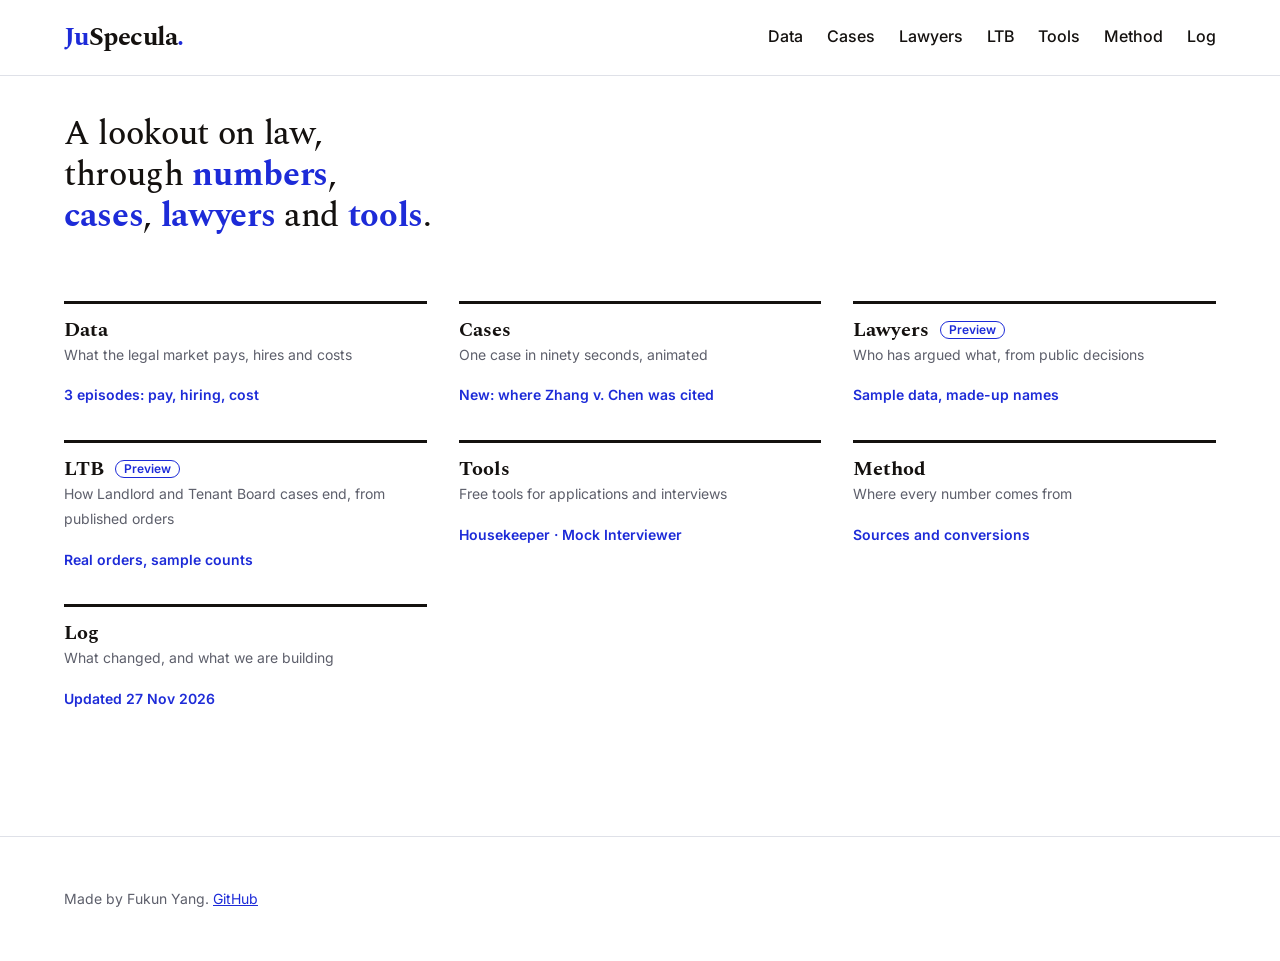
==== commit 24dce4d1: "Broaden slogan beyond Canadian law; simplify footer Co-Authored-By: Claude Opus 5.5 <noreply@anthrop" ====
--- a/index.html
+++ b/index.html
@@ -3,10 +3,10 @@
 <head>
 <meta charset="utf-8">
 <meta name="viewport" content="width=device-width, initial-scale=1">
-<title>JuSpecula · Canadian law, legal tech and the legal market</title>
-<meta name="description" content="Canadian law explained with numbers, cases, lawyers and tools: legal market pay and hiring data, case explainers, LTB order analysis and free tools for law students.">
-<meta property="og:title" content="JuSpecula · Canadian law, legal tech and the legal market">
-<meta property="og:description" content="Legal market data, case explainers and free tools for Canadian law students, with every number sourced.">
+<title>JuSpecula · A lookout on law</title>
+<meta name="description" content="A lookout on law: legal market data, case explainers, legal tech watch and free tools, with every number sourced.">
+<meta property="og:title" content="JuSpecula · A lookout on law">
+<meta property="og:description" content="Legal market data, case explainers, legal tech watch and free tools, with every number sourced.">
 <meta property="og:type" content="website">
 <meta property="og:url" content="https://juspecula.com/">
 <link rel="canonical" href="https://juspecula.com/">
@@ -206,7 +206,7 @@
 <main id="top">
 <section class="band intro view" id="home">
   <div class="wrap">
-    <p class="lede">Canadian law, explained with <b>numbers</b>, <b>cases</b>, <b>lawyers</b> and <b>tools</b>.</p>
+    <p class="lede">A lookout on law, through <b>numbers</b>, <b>cases</b>, <b>lawyers</b> and <b>tools</b>.</p>
     <ul class="toc">
       <li><a href="#data"><b>Data</b><span>What the legal market pays, hires and costs</span><em>3 episodes: pay, hiring, cost</em></a></li>
       <li><a href="#cases"><b>Cases</b><span>One case in ninety seconds, animated</span><em>New: where Zhang v. Chen was cited</em></a></li>
@@ -516,7 +516,7 @@
 </main>
 
 <footer class="band">
-  <div class="wrap">JuSpecula (yoo-SPEK-yoo-la, Latin for “the law’s lookout”) is made by Fukun Yang (香复记 · itsfragrantland), JD candidate at Osgoode Hall Law School. <a href="https://github.com/Frikasong">GitHub</a></div>
+  <div class="wrap">Made by Fukun Yang. <a href="https://github.com/Frikasong">GitHub</a></div>
 </footer>
 
 <script src="data.js"></script>
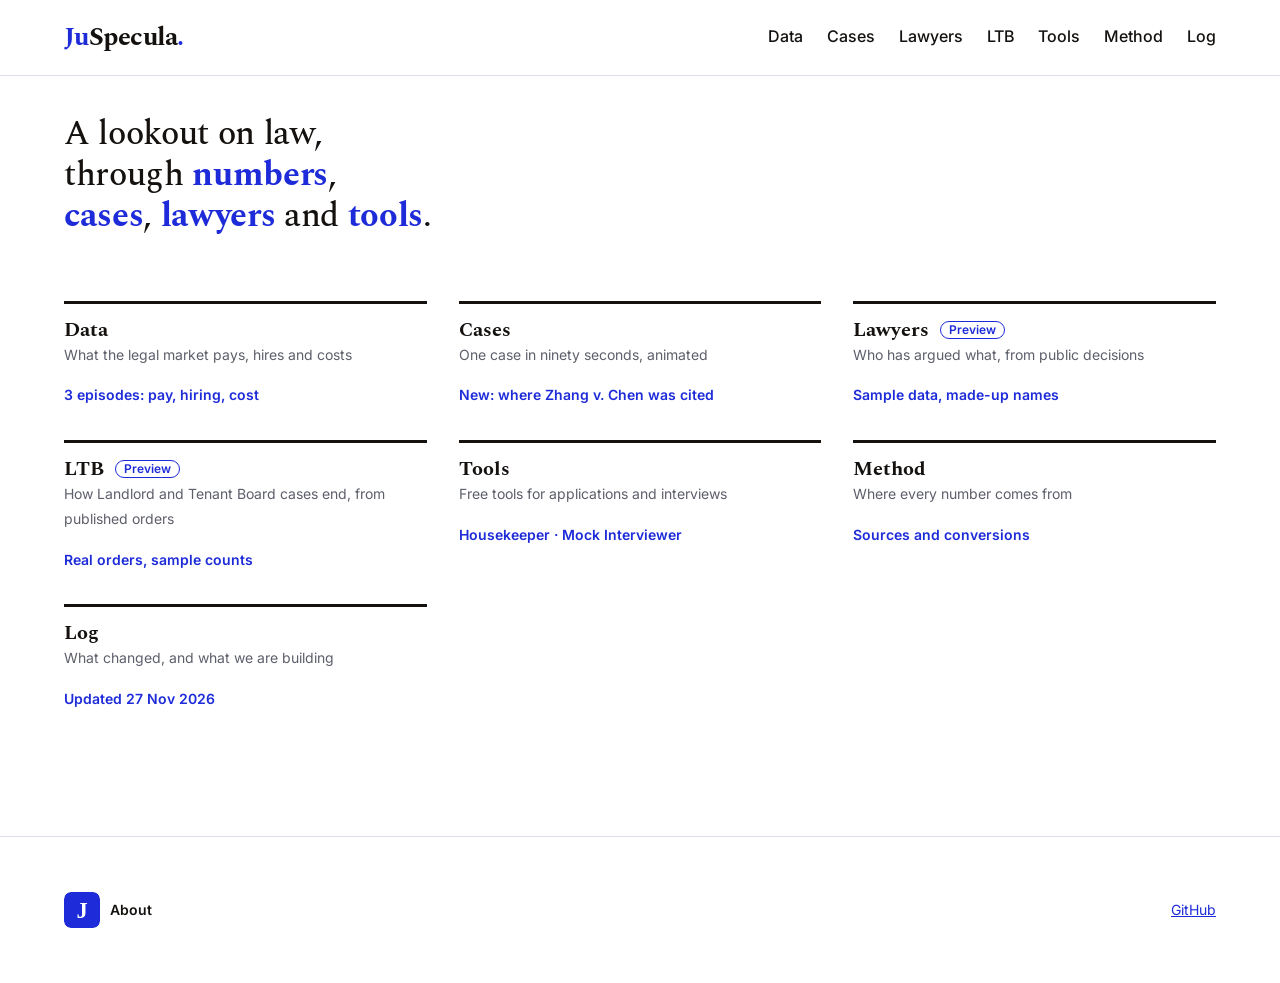
==== commit eb7bc451: "Add About page linked from a J logo in the footer Co-Authored-By: Claude Opus 5.5 <noreply@anthropic" ====
--- a/index.html
+++ b/index.html
@@ -74,6 +74,14 @@
 dt{font-weight:600}
 dd{margin:0;color:var(--mute)}
 footer{border-top:1px solid var(--line);font-size:14px;color:var(--mute)}
+.fwrap{display:flex;align-items:center;justify-content:space-between;gap:16px}
+.flogo{display:inline-flex;align-items:center;gap:10px;color:var(--ink);text-decoration:none;font-weight:600;min-height:44px}
+.flogo svg{width:36px;height:36px;display:block;border-radius:7px}
+.flogo:hover span,.flogo:focus-visible span{color:var(--blue)}
+.flogo:focus-visible{outline:3px solid var(--blue);outline-offset:3px}
+.about{max-width:760px}
+.about p{margin:0 0 16px}
+.about .lede{margin-bottom:28px}
 nav{position:sticky;top:0;z-index:5;background:var(--bg)}
 nav a.l{border-bottom:2px solid transparent}
 nav a.l.on{color:var(--blue);border-bottom-color:var(--blue)}
@@ -507,6 +515,21 @@
   </div>
   </div>
 </section>
+<section class="band view" id="about">
+  <div class="wrap about">
+    <div class="sh"><h2>About</h2><p>What JuSpecula is, and who makes it.</p><span class="ct">JuSpecula</span></div>
+    <p class="lede">JuSpecula joins two Latin words: <b>jus</b>, law, and <b>specula</b>, a lookout.</p>
+    <p>It is a place to watch the law from a little higher up: what the legal market pays and hires, how cases are decided and cited, what legal technology is changing, and free tools that help people deal with it.</p>
+    <dl style="margin:28px 0">
+      <dt>Data</dt><dd>Every number has a source, and we say when a figure is converted or estimated. See Method.</dd>
+      <dt>Cases</dt><dd>Decisions explained in plain language, with the citation and what the ruling actually held.</dd>
+      <dt>Tools</dt><dd>Free and open source, built for students, applicants and self-represented people.</dd>
+      <dt>Not advice</dt><dd>JuSpecula is general information about law and the legal profession, not legal advice.</dd>
+    </dl>
+    <p>JuSpecula is made by Fukun Yang, a JD candidate at Osgoode Hall Law School who has worked across civil and common law systems. She also writes about law and legal tech in Chinese as 香复记 (itsfragrantland) on Xiaohongshu.</p>
+    <p>Spotted a wrong number, or want to suggest a source or a tool? Get in touch on <a href="https://github.com/Frikasong">GitHub</a>.</p>
+  </div>
+</section>
 <section class="band view" id="log">
   <div class="wrap">
     <div class="sh"><h2>Log</h2><p>JuSpecula is built in the open. What changed, newest first.</p><span class="ct">Updated 27 Nov 2026</span></div>
@@ -516,7 +539,7 @@
 </main>
 
 <footer class="band">
-  <div class="wrap">Made by Fukun Yang. <a href="https://github.com/Frikasong">GitHub</a></div>
+  <div class="wrap fwrap"><a class="flogo" href="#about" aria-label="About JuSpecula"><svg viewBox="0 0 32 32" aria-hidden="true"><rect width="32" height="32" rx="6" fill="#1d2bd8"/><text x="16" y="23" font-family="Georgia,serif" font-weight="700" font-size="20" text-anchor="middle" style="fill:#fff;stroke:none;font:700 20px Georgia,serif">J</text></svg><span>About</span></a><a href="https://github.com/Frikasong">GitHub</a></div>
 </footer>
 
 <script src="data.js"></script>
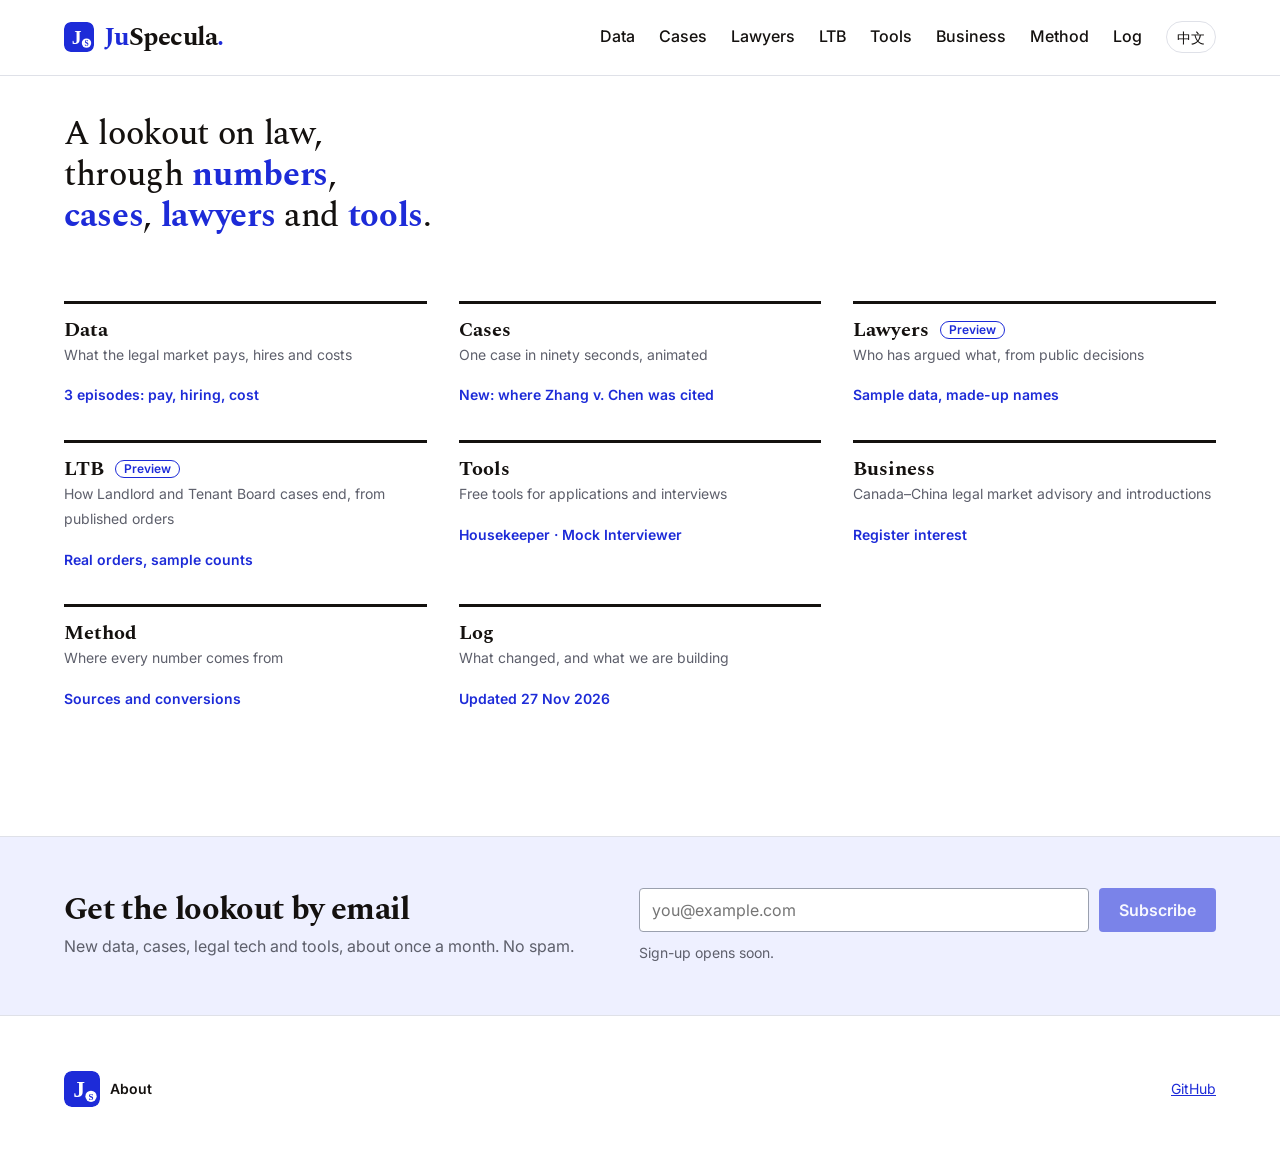
==== commit 6f56e2dc: "Redesign: new J+S logo, Business page, newsletter sign-up, Chinese edition at /zh/ Split styles and " ====
--- a/index.html
+++ b/index.html
@@ -10,205 +10,26 @@
 <meta property="og:type" content="website">
 <meta property="og:url" content="https://juspecula.com/">
 <link rel="canonical" href="https://juspecula.com/">
-<link rel="icon" href="data:image/svg+xml,%3Csvg xmlns='http://www.w3.org/2000/svg' viewBox='0 0 32 32'%3E%3Crect width='32' height='32' rx='6' fill='%231d2bd8'/%3E%3Ctext x='16' y='23' font-family='Georgia,serif' font-weight='700' font-size='20' fill='white' text-anchor='middle'%3EJ%3C/text%3E%3C/svg%3E">
+<link rel="alternate" hreflang="en" href="https://juspecula.com/">
+<link rel="alternate" hreflang="zh-Hans" href="https://juspecula.com/zh/">
+<link rel="icon" href="logo.svg" type="image/svg+xml">
+<link rel="apple-touch-icon" href="apple-touch-icon.png">
 <link rel="preconnect" href="https://fonts.googleapis.com">
 <link href="https://fonts.googleapis.com/css2?family=Spectral:wght@500;700&family=Inter:wght@400;500;600&display=swap" rel="stylesheet">
-<style>
-/* VOICE work: a law-report index for students, sober and exact
-   IDEA a law reporter's front matter: headnote, holding, sources
-   PICTURE dumbbell chart, first-year to senior pay, Bay Street vs New York
-   COLOUR white, ink #14110f, ultramarine #1d2bd8, cool grey; night #0d0e18
-   TYPE Spectral 700 display + Inter text
-   LAYOUT nav strip, finding across top, full-width chart, figures row; stacks under 600 */
-:root{color-scheme:light dark;--bg:light-dark(#ffffff,#0d0e18);--ink:light-dark(#14110f,#ecebf3);--mute:light-dark(#5d5f6b,#a3a5b6);--line:light-dark(#dfe1e8,#262838);--blue:light-dark(#1d2bd8,#8d96ff);--soft:light-dark(#eef0ff,#161a3a);--grey:light-dark(#9aa0ae,#5e6278)}
-:root[data-theme=light]{color-scheme:light}
-:root[data-theme=dark]{color-scheme:dark}
-*{box-sizing:border-box;min-width:0}
-html,body{margin:0}
-body{background:var(--bg);color:var(--ink);font:16px/1.55 Inter,system-ui,sans-serif;overflow-x:clip}
-a{color:var(--blue)}
-.wrap{max-width:1240px;margin:0 auto}
-.band{padding-block:clamp(28px,4vw,64px);padding-inline:max(5vw,16px)}
-nav{display:flex;flex-wrap:wrap;align-items:center;gap:8px 24px;padding:14px max(5vw,16px);border-bottom:1px solid var(--line)}
-.logo{font:700 26px/1 Spectral,Georgia,serif;letter-spacing:-.02em;margin-right:auto;color:var(--ink);text-decoration:none}
-.logo span{color:var(--blue)}
-nav a.l{color:var(--ink);text-decoration:none;font-weight:500;padding:10px 0}
-nav a.l:hover,nav a.l:focus-visible{color:var(--blue)}
-h1,h2{font-family:Spectral,Georgia,serif;font-weight:700;letter-spacing:-.02em;line-height:1.05;text-wrap:balance;margin:0}
-h1{font-size:clamp(32px,4.6vw,52px);max-width:22ch}
-h2{font-size:clamp(28px,3.4vw,40px)}
-.dek{color:var(--mute);max-width:62ch;margin:14px 0 0}
-.hero{display:grid;gap:28px}
-.fig{position:relative;min-height:300px;border-top:2px solid var(--ink);padding-top:8px}
-.fig>svg{position:absolute;inset:8px 0 0;width:100%;height:calc(100% - 8px)}
-svg text{font:14px Inter,sans-serif;fill:var(--ink);paint-order:stroke;stroke:var(--bg);stroke-width:4px}
-.key{display:flex;flex-wrap:wrap;gap:6px 20px;font-size:14px;color:var(--mute)}
-.key i{display:inline-block;width:10px;height:10px;border-radius:50%;margin-right:6px;vertical-align:middle}
-.figs{display:grid;grid-template-columns:repeat(auto-fit,minmax(13em,1fr));gap:0;border-top:1px solid var(--line)}
-.figs div{padding:18px 18px 18px 0;border-bottom:1px solid var(--line)}
-.figs b{display:block;font:700 clamp(28px,3.2vw,38px)/1.1 Spectral,Georgia,serif;white-space:nowrap}
-.figs span{font-size:14px;color:var(--mute)}
-.blue{background:var(--soft)}
-.two{display:grid;grid-template-columns:minmax(0,1fr) minmax(0,1.3fr);gap:clamp(24px,4vw,56px);align-items:start}
-.rows{display:grid;gap:6px;margin-top:4px}
-.row{display:grid;grid-template-columns:7.5em minmax(0,1fr) 4.2em;align-items:center;gap:10px;font-size:15px}
-.bar{height:18px;background:var(--grey);border-radius:2px}
-.row.hi .bar{background:var(--blue)}
-.row.hi{font-weight:600}
-.v{text-align:right;font-variant-numeric:tabular-nums;white-space:nowrap}
-.src{font-size:13px;color:var(--mute);margin-top:12px}
-.card{border:1px solid var(--line);background:var(--soft);border-radius:6px;padding:clamp(20px,3vw,32px)}
-.steps{list-style:none;padding:0;margin:18px 0;display:grid;grid-template-columns:repeat(3,minmax(0,1fr));gap:12px}
-.steps li{border-top:2px solid var(--blue);padding-top:10px}
-.steps b{display:block;font-family:Spectral,Georgia,serif;font-size:20px}
-.steps span{font-size:14px;color:var(--mute)}
-.btn{display:inline-flex;align-items:center;min-height:44px;padding:0 20px;background:var(--blue);color:#fff;border-radius:4px;text-decoration:none;font-weight:600}
-.btn:focus-visible,nav a:focus-visible{outline:3px solid var(--blue);outline-offset:3px}
-.btn.ghost{background:transparent;color:var(--blue);border:1px solid var(--blue);margin-left:8px}
-.case{display:grid;grid-template-columns:minmax(0,1fr) auto;gap:8px 24px;padding:18px 0;border-top:1px solid var(--line);border-bottom:1px solid var(--line)}
-.cite{font-variant-numeric:tabular-nums;white-space:nowrap;color:var(--mute);font-size:14px}
-.tag{font-size:13px;color:var(--blue);font-weight:600}
-.case h3{font:700 22px/1.2 Spectral,Georgia,serif;margin:2px 0 4px}
-.case p{margin:0;color:var(--mute)}
-dl{display:grid;grid-template-columns:max-content minmax(0,1fr);gap:8px 20px;margin:0;font-size:15px}
-dt{font-weight:600}
-dd{margin:0;color:var(--mute)}
-footer{border-top:1px solid var(--line);font-size:14px;color:var(--mute)}
-.fwrap{display:flex;align-items:center;justify-content:space-between;gap:16px}
-.flogo{display:inline-flex;align-items:center;gap:10px;color:var(--ink);text-decoration:none;font-weight:600;min-height:44px}
-.flogo svg{width:36px;height:36px;display:block;border-radius:7px}
-.flogo:hover span,.flogo:focus-visible span{color:var(--blue)}
-.flogo:focus-visible{outline:3px solid var(--blue);outline-offset:3px}
-.about{max-width:760px}
-.about p{margin:0 0 16px}
-.about .lede{margin-bottom:28px}
-nav{position:sticky;top:0;z-index:5;background:var(--bg)}
-nav a.l{border-bottom:2px solid transparent}
-nav a.l.on{color:var(--blue);border-bottom-color:var(--blue)}
-section{scroll-margin-top:64px}
-.intro{border-bottom:1px solid var(--line);padding-block:clamp(24px,3vw,40px)}
-.lede{font:500 clamp(24px,3vw,34px)/1.2 Spectral,Georgia,serif;letter-spacing:-.01em;margin:0 0 22px;max-width:30ch;text-wrap:balance}
-.lede b{color:var(--blue);font-weight:700}
-.toc{list-style:none;margin:0;padding:0;display:grid;grid-template-columns:repeat(auto-fit,minmax(11em,1fr));gap:12px 20px}
-.toc a{display:block;text-decoration:none;color:var(--ink);border-top:3px solid var(--ink);padding:10px 0 4px;min-height:44px}
-.toc a:hover b,.toc a:focus-visible b{color:var(--blue)}
-.toc b{display:block;font:700 20px/1.2 Spectral,Georgia,serif}
-.toc span{font-size:14px;color:var(--mute)}
-.sh{display:grid;grid-template-columns:auto minmax(0,1fr) auto;align-items:baseline;gap:6px 24px;border-top:3px solid var(--ink);padding-top:12px;margin-bottom:clamp(24px,3vw,40px)}
-.sh p{margin:0;color:var(--mute);font-size:15px}
-.ct{font-size:13px;color:var(--blue);font-weight:600;white-space:nowrap}
-.ch{font-family:Spectral,Georgia,serif;font-weight:700;letter-spacing:-.02em;line-height:1.1;text-wrap:balance;margin:0;font-size:clamp(26px,3.4vw,40px);max-width:24ch}
-.sub{margin-top:clamp(40px,5vw,64px);padding-top:clamp(24px,3vw,36px);border-top:1px solid var(--line)}
-.ep{font-size:14px;font-weight:600;color:var(--blue);margin:0 0 14px}
-.ep.gap{margin-top:clamp(48px,6vw,80px);padding-top:clamp(24px,3vw,36px);border-top:3px solid var(--ink)}
-.row.w{grid-template-columns:5.5em minmax(0,1fr) 5em}
-.row.b .bar{background:var(--blue)}
-.row.pair{margin-bottom:10px}
-.yr.tall{height:170px}
-.yr .g i{background:var(--grey)}
-.case.nt{border-top:0}
-.case .src{margin-top:8px}
-.lg{list-style:none;margin:0;padding:0;border-top:1px solid var(--line);max-width:860px}
-.lg li{display:grid;grid-template-columns:8em minmax(0,1fr);gap:8px 24px;padding:14px 0;border-bottom:1px solid var(--line)}
-.lg time{color:var(--mute);font-size:14px;white-space:nowrap;font-variant-numeric:tabular-nums}
-@media(max-width:600px){.lg li{grid-template-columns:minmax(0,1fr);gap:2px}.row.w{grid-template-columns:4.6em minmax(0,1fr) 4.6em}.yr div{font-size:11px}}
-@media(min-width:761px){.toc{grid-template-columns:repeat(3,minmax(0,1fr));gap:28px 32px}}
-@media(max-width:760px){.toc{grid-template-columns:repeat(2,minmax(0,1fr))}}
-@media(max-width:600px){section{scroll-margin-top:120px}nav{gap:0 16px}.logo{flex-basis:100%}nav a.l{font-size:15px}}
-.mihead{display:grid;grid-template-columns:auto minmax(0,1fr);gap:22px;align-items:center}
-.iv{width:104px;height:104px;border-radius:50%;overflow:hidden;background:#fff}
-.iv svg{display:block;width:100%;height:100%}
-.iv-bg{fill:#fff}.iv-coat{fill:#1b2470}.iv-lapel{fill:#141b57}.iv-shirt{fill:#fff}.iv-tie{fill:#1d2bd8}
-.iv-skin{fill:#e8c3a3}.iv-skin-shade{fill:#d7aa86}.iv-hair{fill:#2a2420}.iv-ink{fill:#1a1614}
-.iv-glasses{stroke:#1a1614;stroke-width:2}.iv-brow{stroke:#2a2420;stroke-width:2.4;stroke-linecap:round}
-.iv-nose{stroke:#c08f6c;stroke-width:1.6;stroke-linecap:round;stroke-linejoin:round}
-.iv-lips{stroke:#8c4b3c;stroke-width:2;stroke-linecap:round}.iv-open{fill:#8c4b3c;opacity:0}
-.iv-eyes{transform-box:fill-box;transform-origin:center}
-@media(prefers-reduced-motion:no-preference){.iv-eyes{animation:blink 5s infinite}}
-@keyframes blink{0%,96%,100%{transform:scaleY(1)}98%{transform:scaleY(.1)}}
-.ways{width:100%;border-collapse:collapse;font-size:15px;margin-top:6px}
-.ways th{text-align:left;color:var(--mute);font-weight:500;font-size:14px;padding:8px 12px 8px 0;border-bottom:2px solid var(--ink)}
-.ways td{padding:12px 12px 12px 0;border-bottom:1px solid var(--line);vertical-align:top}
-.ways td:nth-child(2){font-weight:600;white-space:nowrap}
-.btns{display:flex;flex-wrap:wrap;gap:10px;margin-top:22px}
-.btn.ghost2{background:transparent;color:var(--blue);border:1px solid var(--blue)}
-@media(max-width:600px){.mihead{grid-template-columns:minmax(0,1fr)}.iv{width:88px;height:88px}.ways td:nth-child(2){white-space:normal}}
-.view[hidden]{display:none}
-.view{min-height:calc(100svh - 140px)}
-.intro{border-bottom:0}
-.toc em{display:block;font-style:normal;font-size:14px;font-weight:600;color:var(--blue);margin-top:18px}
-.toc a{padding:14px 0 6px}
-.lede{margin-bottom:clamp(28px,5vw,64px)}
-.finder{display:grid;grid-template-columns:minmax(0,1fr) minmax(0,2fr);gap:clamp(20px,3vw,40px);align-items:start}
-.lab{display:block;font-size:14px;font-weight:600;margin:0 0 6px}
-.fl input,.fl select{width:100%;font:16px Inter,sans-serif;min-height:44px;padding:0 12px;border:1px solid var(--grey);border-radius:4px;background:var(--bg);color:var(--ink);margin-bottom:14px}
-.fl input:focus-visible,.fl select:focus-visible,.ll button:focus-visible{outline:3px solid var(--blue);outline-offset:2px}
-.ll{list-style:none;margin:0;padding:0;border-top:1px solid var(--line)}
-.ll button{display:block;width:100%;text-align:left;background:none;border:0;border-bottom:1px solid var(--line);padding:12px 4px;font:15px Inter,sans-serif;color:var(--ink);cursor:pointer;min-height:44px}
-.ll button b{display:block;font-weight:600}
-.ll button span{font-size:14px;color:var(--mute)}
-.ll button[aria-pressed=true]{background:var(--soft)}
-.ll button[aria-pressed=true] b{color:var(--blue)}
-.ll .none{padding:14px 4px;color:var(--mute)}
-.ph{display:flex;flex-wrap:wrap;justify-content:space-between;gap:8px 20px;align-items:baseline}
-.ph p{margin:4px 0 0;color:var(--mute)}
-.big{font:700 clamp(30px,4vw,44px)/1 Spectral,Georgia,serif;white-space:nowrap}
-.pg{display:grid;grid-template-columns:repeat(2,minmax(0,1fr));gap:24px;margin-top:22px}
-.yr{display:flex;align-items:flex-end;gap:6px;height:110px;border-bottom:1px solid var(--ink)}
-.yr div{flex:1;display:flex;flex-direction:column;justify-content:flex-end;align-items:center;height:100%;font-size:13px}
-.yr i{display:block;width:100%;background:var(--blue);border-radius:2px 2px 0 0}
-.yl{display:flex;gap:6px;font-size:13px;color:var(--mute)}
-.yl span{flex:1;text-align:center}
-.h4{font-size:14px;font-weight:600;margin:0 0 10px}
-.rec{list-style:none;padding:0;margin:20px 0 0;border-top:1px solid var(--line)}
-.rec li{display:flex;justify-content:space-between;gap:12px;padding:9px 0;border-bottom:1px solid var(--line);font-size:15px}
-.rec li span{color:var(--mute);white-space:nowrap;font-variant-numeric:tabular-nums}
-@media(max-width:760px){.finder,.pg{grid-template-columns:minmax(0,1fr)}}
-@media(max-width:760px){.two{grid-template-columns:minmax(0,1fr)}.sh{grid-template-columns:minmax(0,1fr)}}
-@media(max-width:600px){.steps{grid-template-columns:minmax(0,1fr)}.row{grid-template-columns:6.5em minmax(0,1fr) 3.8em;font-size:14px}dl{grid-template-columns:minmax(0,1fr)}dd{margin-bottom:8px}.case{grid-template-columns:minmax(0,1fr)}.btn.ghost{margin:10px 0 0}}
-@media(prefers-reduced-motion:no-preference){.dot{transition:r .3s}}
-
-.tree{position:relative;border-top:2px solid var(--ink);padding-top:8px;margin-top:24px}
-.tree svg{display:block;width:100%;height:auto}
-@media(max-width:600px){.tree{overflow-x:auto}.tree svg{min-width:640px}}
-.tree text{font:14px Inter,sans-serif;fill:var(--ink)}
-.tree .q{fill:var(--mute);font-size:12px}
-.tree rect{fill:var(--bg);stroke:var(--grey);stroke-width:1.25}
-.tree rect.hi{fill:var(--soft);stroke:var(--blue);stroke-width:2}
-.tree path{fill:none;stroke:var(--grey);stroke-width:1.25}
-.quotes{display:grid;grid-template-columns:repeat(auto-fit,minmax(16em,1fr));gap:16px;margin-top:8px}
-.quote{border-top:2px solid var(--blue);padding-top:12px}
-.quote b{display:block;font:700 19px/1.25 Spectral,Georgia,serif;margin-bottom:8px}
-.quote blockquote{margin:0 0 8px;color:var(--mute);font-size:15px}
-.quote a{font-size:13px;font-variant-numeric:tabular-nums}
-table.fl{width:100%;border-collapse:collapse;font-size:15px}
-table.fl th{text-align:left;color:var(--mute);font-weight:500;font-size:14px;padding:8px 12px 8px 0;border-bottom:2px solid var(--ink)}
-table.fl td{padding:10px 12px 10px 0;border-bottom:1px solid var(--line)}
-table.fl td.n{text-align:right;font-variant-numeric:tabular-nums;font-weight:600}
-.fig.zc{min-height:440px}
-.fig.zc a:focus-visible circle{stroke:var(--ink);stroke-width:3}
-.fig.zc circle{cursor:pointer}
-@media(max-width:600px){.fig.zc{min-height:620px}}
-details.all{margin-top:20px}
-details.all summary{cursor:pointer;font-weight:600;min-height:44px;display:flex;align-items:center}
-details.all summary:focus-visible{outline:3px solid var(--blue);outline-offset:2px}
-td.d{white-space:nowrap;font-variant-numeric:tabular-nums;color:var(--mute)}
-.stack td.c{white-space:nowrap;font-variant-numeric:tabular-nums}
-@media(max-width:600px){table{font-size:13px}.stack thead{display:none}.stack tr{display:grid;padding-block:10px;border-bottom:1px solid var(--line)}.stack td{display:flow-root;border:0;padding:3px 0;padding-inline-start:8em;text-align:start}.stack td::before{content:attr(data-l);float:inline-start;width:7.5em;margin-inline-start:-8em;white-space:normal;color:var(--mute)}.stack td:empty{display:none}}
-.toc b .pill{font-family:Inter,sans-serif;color:var(--blue);font-size:12px;display:inline-block}
-.pill{display:inline-block;font-size:12px;font-weight:600;color:var(--blue);border:1px solid var(--blue);border-radius:999px;padding:1px 8px;margin-left:6px;vertical-align:2px}
-</style>
+<link rel="stylesheet" href="style.css">
 </head>
 <body>
 <nav aria-label="Main">
-  <a class="logo" href="#home"><span>Ju</span>Specula<span>.</span></a>
+  <a class="logo" href="#home"><img class="mark" src="logo.svg" alt="" width="30" height="30"><b class="wm"><span>Ju</span>Specula<span>.</span></b></a>
   <a class="l" href="#data">Data</a>
   <a class="l" href="#cases">Cases</a>
   <a class="l" href="#lawyers">Lawyers</a>
   <a class="l" href="#ltb">LTB</a>
   <a class="l" href="#tools">Tools</a>
+  <a class="l" href="#business">Business</a>
   <a class="l" href="#method">Method</a>
   <a class="l" href="#log">Log</a>
+  <a class="lang" href="zh/" hreflang="zh-Hans" lang="zh-Hans">中文</a>
 </nav>
 
 <main id="top">
@@ -221,6 +42,7 @@
       <li><a href="#lawyers"><b>Lawyers <span class="pill">Preview</span></b><span>Who has argued what, from public decisions</span><em>Sample data, made-up names</em></a></li>
       <li><a href="#ltb"><b>LTB <span class="pill">Preview</span></b><span>How Landlord and Tenant Board cases end, from published orders</span><em>Real orders, sample counts</em></a></li>
       <li><a href="#tools"><b>Tools</b><span>Free tools for applications and interviews</span><em>Housekeeper · Mock Interviewer</em></a></li>
+      <li><a href="#business"><b>Business</b><span>Canada–China legal market advisory and introductions</span><em>Register interest</em></a></li>
       <li><a href="#method"><b>Method</b><span>Where every number comes from</span><em>Sources and conversions</em></a></li>
       <li><a href="#log"><b>Log</b><span>What changed, and what we are building</span><em>Updated 27 Nov 2026</em></a></li>
     </ul>
@@ -515,6 +337,44 @@
   </div>
   </div>
 </section>
+<section class="band view" id="business">
+  <div class="wrap">
+    <div class="sh"><h2>Business</h2><p>Canada–China legal market advisory and introductions.</p><span class="ct">In preparation · register interest</span></div>
+    <p class="lede">Working across <b>Canadian</b> and <b>Chinese</b> law? We help you read the market and find the right counsel.</p>
+    <div class="who">
+      <div><b>Chinese companies entering Canada</b><span>Setting up, hiring, leasing, contracts, disputes: what each step costs and who handles it.</span></div>
+      <div><b>Chinese law firms with Canadian matters</b><span>Finding Canadian counsel with the right experience for a client's case.</span></div>
+      <div><b>Canadian firms and companies looking at China</b><span>How the Chinese legal market works, and what Chinese clients expect.</span></div>
+    </div>
+    <div class="two sub">
+      <div><h3 class="ch">What we will offer.</h3></div>
+      <dl>
+        <dt>Market briefings</dt><dd>Fees, timelines, regulators and practice norms in either market, sourced and in plain language, in English or Chinese.</dd>
+        <dt>Counsel shortlists</dt><dd>Lawyers matched on objective, checkable facts: decisions they have argued, practice area, language, location and fee range.</dd>
+        <dt>Coordination</dt><dd>Bridging language and working-culture gaps between clients and counsel: briefs, translation review and project follow-up.</dd>
+        <dt>Reports and training</dt><dd>Legal market reports and AI workshops for law firms and in-house teams.</dd>
+      </dl>
+    </div>
+    <div class="two sub">
+      <div><h3 class="ch">How we work.</h3></div>
+      <dl>
+        <dt>No legal advice</dt><dd>Legal advice comes from the lawyers you retain. We help you find and work with them.</dd>
+        <dt>No referral fees</dt><dd>We never take fees or commissions from lawyers. You pay us, so our shortlist works for you.</dd>
+        <dt>Checkable</dt><dd>Every recommendation rests on public records you can read yourself.</dd>
+      </dl>
+    </div>
+    <div class="card sub nl-card">
+      <h3 class="ch">We are not taking engagements yet.</h3>
+      <p class="dek">Leave your email and we will write when we open.</p>
+      <form class="nl" data-tag="business" aria-label="Register interest">
+        <label class="sr" for="nl-biz">Email</label>
+        <input id="nl-biz" type="email" name="email" placeholder="you@company.com" autocomplete="email" required>
+        <button class="btn" type="submit">Register interest</button>
+        <p class="nl-msg" role="status"></p>
+      </form>
+    </div>
+  </div>
+</section>
 <section class="band view" id="about">
   <div class="wrap about">
     <div class="sh"><h2>About</h2><p>What JuSpecula is, and who makes it.</p><span class="ct">JuSpecula</span></div>
@@ -526,7 +386,7 @@
       <dt>Tools</dt><dd>Free and open source, built for students, applicants and self-represented people.</dd>
       <dt>Not advice</dt><dd>JuSpecula is general information about law and the legal profession, not legal advice.</dd>
     </dl>
-    <p>JuSpecula is made by Fukun Yang, a JD candidate at Osgoode Hall Law School who has worked across civil and common law systems. She also writes about law and legal tech in Chinese as 香复记 (itsfragrantland) on Xiaohongshu.</p>
+    <p>JuSpecula is made by Fukun Yang, a JD candidate at Osgoode Hall Law School who has worked across civil and common law systems.</p>
     <p>Spotted a wrong number, or want to suggest a source or a tool? Get in touch on <a href="https://github.com/Frikasong">GitHub</a>.</p>
   </div>
 </section>
@@ -538,141 +398,23 @@
 </section>
 </main>
 
+<section class="band subscribe" aria-labelledby="sub-h">
+  <div class="wrap sub-wrap">
+    <div><h2 id="sub-h" class="sub-h">Get the lookout by email</h2><p class="dek">New data, cases, legal tech and tools, about once a month. No spam.</p></div>
+    <form class="nl" data-tag="newsletter" aria-label="Subscribe">
+      <label class="sr" for="nl-main">Email</label>
+      <input id="nl-main" type="email" name="email" placeholder="you@example.com" autocomplete="email" required>
+      <button class="btn" type="submit">Subscribe</button>
+      <p class="nl-msg" role="status"></p>
+    </form>
+  </div>
+</section>
+
 <footer class="band">
-  <div class="wrap fwrap"><a class="flogo" href="#about" aria-label="About JuSpecula"><svg viewBox="0 0 32 32" aria-hidden="true"><rect width="32" height="32" rx="6" fill="#1d2bd8"/><text x="16" y="23" font-family="Georgia,serif" font-weight="700" font-size="20" text-anchor="middle" style="fill:#fff;stroke:none;font:700 20px Georgia,serif">J</text></svg><span>About</span></a><a href="https://github.com/Frikasong">GitHub</a></div>
+  <div class="wrap fwrap"><a class="flogo" href="#about" aria-label="About JuSpecula"><img src="logo.svg" alt="" width="36" height="36"><span>About</span></a><a href="https://github.com/Frikasong">GitHub</a></div>
 </footer>
 
 <script src="data.js"></script>
-<script>
-{
-  const D=window.RATIO;
-  const prov=D.prov;
-  const max=Math.max(...prov.map(p=>p[1]));
-  document.getElementById('prov').innerHTML=prov.map(([n,v])=>`<div class="row${n==='Alberta'||n==='Canada'?' hi':''}"><span>${n}</span><div class="bar" style="width:${(v/max*100).toFixed(1)}%"></div><span class="v">$${v.toFixed(2)}</span></div>`).join('');
-
-  const rows=D.pay;
-  const s=document.createElementNS('http://www.w3.org/2000/svg','svg');
-  const box=document.getElementById('dumb');box.appendChild(s);
-  const k=v=>'$'+Math.round(v/1000)+'K';
-  const draw=()=>{
-    const W=s.clientWidth,H=s.clientHeight,narrow=W<520;
-    const L=narrow?12:120,R=narrow?40:56,T=narrow?40:30,B=36,max=600000;
-    const x=v=>L+(W-L-R)*v/max;
-    const step=(H-T-B)/rows.length;
-    let g='';
-    const ticks=narrow?[0,200000,400000,600000]:[0,100000,200000,300000,400000,500000,600000];
-    ticks.forEach(t=>{g+=`<line x1="${x(t)}" x2="${x(t)}" y1="${T-10}" y2="${H-B}" stroke="var(--line)"/><text x="${x(t)}" y="${H-B+22}" text-anchor="middle" style="fill:var(--mute)">${k(t)}</text>`});
-    rows.forEach((r,i)=>{
-      const y=T+step*(i+.5);
-      g+=narrow?`<text x="${L}" y="${y-26}" style="font-weight:600">${r.n}</text>`:`<text x="${L-16}" y="${y+5}" text-anchor="end" style="font-weight:600">${r.n}</text>`;
-      g+=`<line x1="${x(r.a)}" x2="${x(r.b)}" y1="${y}" y2="${y}" stroke="var(--blue)" stroke-width="6" stroke-opacity=".35" stroke-linecap="round"/>`;
-      g+=`<circle class="dot" cx="${x(r.a)}" cy="${y}" r="10" fill="var(--grey)"/><circle class="dot" cx="${x(r.b)}" cy="${y}" r="10" fill="var(--blue)"/>`;
-      g+=`<text x="${x(r.a)}" y="${y+30}" text-anchor="middle">${k(r.a)}</text><text x="${x(r.b)}" y="${y+30}" text-anchor="middle" style="font-weight:600">${k(r.b)}</text>`;
-      if(!narrow)g+=`<text x="${x(r.a)}" y="${y-18}" text-anchor="middle" style="fill:var(--mute);font-size:13px">${r.al}</text><text x="${x(r.b)}" y="${y-18}" text-anchor="middle" style="fill:var(--mute);font-size:13px">${r.bl}</text>`;
-    });
-    const y0=T+step*.5,y1=T+step*1.5;
-    g+=`<line x1="${x(275000)}" x2="${x(275000)}" y1="${y0+12}" y2="${y1-12}" stroke="var(--ink)" stroke-dasharray="3 4"/>`;
-    s.innerHTML=g;
-  };
-  new ResizeObserver(draw).observe(box);
-
-
-  const law=D.law;
-  const yrs=[2021,2022,2023,2024,2025];
-  const q=document.getElementById('lq'),sel=document.getElementById('la'),ll=document.getElementById('ll'),pf=document.getElementById('prof');
-  const areas=[...new Set(law.flatMap(l=>l.ar.map(a=>a[0])))].sort();
-  sel.innerHTML+=areas.map(a=>`<option>${a}</option>`).join('');
-  let pick=0;
-  const tot=l=>l.y.reduce((a,b)=>a+b,0);
-  const prof=i=>{
-    const l=law[i];if(!l){pf.innerHTML='<p class="dek" style="margin:0">No lawyer matches. Try another name or area.</p>';return}
-    const my=Math.max(...l.y),ma=l.ar[0][1];
-    pf.innerHTML=`<div class="ph"><div><h3 class="ch">${l.n}</h3><p>${l.f} · ${l.c}</p></div><div style="text-align:right"><div class="big">${tot(l)}</div><span class="src" style="margin:0">decisions as counsel, 2021–2025</span></div></div>
-    <div class="pg"><div><p class="h4">Decisions per year</p><div class="yr">${l.y.map(v=>`<div>${v}<i style="height:${v/my*80}%"></i></div>`).join('')}</div><div class="yl">${yrs.map(y=>`<span>${String(y).slice(2)}</span>`).join('')}</div></div>
-    <div><p class="h4">Top areas of law</p><div class="rows">${l.ar.map((a,k)=>`<div class="row${k?'':' hi'}"><span>${a[0]}</span><div class="bar" style="width:${a[1]/ma*100}%"></div><span class="v">${a[1]}</span></div>`).join('')}</div><p class="src">Courts: ${l.ct}</p></div></div>
-    <p class="h4" style="margin-top:22px">Recent decisions</p><ul class="rec" style="margin-top:0">${l.r.map(r=>`<li>${r[0]}<span>${r[1]}</span></li>`).join('')}</ul>`;
-  };
-  const list=()=>{
-    const t=q.value.trim().toLowerCase(),a=sel.value;
-    const hits=law.map((l,i)=>i).filter(i=>{const l=law[i];return(!t||(l.n+' '+l.f).toLowerCase().includes(t))&&(!a||l.ar.some(x=>x[0]===a))});
-    if(!hits.includes(pick))pick=hits.length?hits[0]:-1;
-    ll.innerHTML=hits.length?hits.map(i=>`<li><button type="button" data-i="${i}" aria-pressed="${i===pick}"><b>${law[i].n}</b><span>${law[i].f} · ${tot(law[i])} decisions</span></button></li>`).join(''):'<li class="none">No matches</li>';
-    prof(pick);
-  };
-  ll.addEventListener('click',e=>{const b=e.target.closest('button');if(!b)return;pick=+b.dataset.i;list()});
-  q.addEventListener('input',list);sel.addEventListener('change',list);
-  list();
-
-
-  const pct=(a,b)=>a/b*100;
-  const sc=D.schools.map(([n,a,b])=>[n,pct(a,b)]);
-  const ta=D.schools.reduce((s,x)=>s+x[1],0),tb=D.schools.reduce((s,x)=>s+x[2],0);
-  sc.push(["Nine schools",pct(ta,tb)]);
-  const smax=Math.max(...sc.map(x=>x[1]));
-  document.getElementById('schools').innerHTML=sc.map(([n,v])=>`<div class="row${n==='Nine schools'?' hi':''}"><span>${n}</span><div class="bar" style="width:${(v/smax*100).toFixed(1)}%"></div><span class="v">${v.toFixed(1)}%</span></div>`).join('');
-  const omax=Math.max(...D.oneL.map(x=>x[1]));
-  document.getElementById('onel').innerHTML=D.oneL.map(([y,v])=>`<div class="${y<2022?'g':''}">${v}<i style="height:${(v/omax*82).toFixed(1)}%"></i></div>`).join('');
-  document.getElementById('onely').innerHTML=D.oneL.map(([y])=>`<span>${String(y).slice(2)}</span>`).join('');
-  const tmax=Math.max(...D.tuition.map(x=>x[2])),money=v=>'$'+v.toLocaleString('en-CA');
-  document.getElementById('tuition').innerHTML=D.tuition.map(([n,d,i])=>`<div class="row w"><span>${n}</span><div class="bar" style="width:${(d/tmax*100).toFixed(1)}%"></div><span class="v">${money(d)}</span></div><div class="row w b pair"><span></span><div class="bar" style="width:${(i/tmax*100).toFixed(1)}%"></div><span class="v">${money(i)}</span></div>`).join('');
-  const L=D.ltb;
-  document.getElementById('ltb-total').textContent=L.total.toLocaleString('en-CA');
-  document.getElementById('ltb-figs').innerHTML=L.figs.map(([v,t])=>`<div><b>${v}</b><span>${t}</span></div>`).join('');
-  document.getElementById('ltb-quotes').innerHTML=L.quotes.map(q=>`<div class="quote"><b>${q.h}</b><blockquote>“${q.q}”</blockquote><a href="${q.u}">${q.f} · ${q.d}</a></div>`).join('');
-  document.getElementById('ltb-filers').innerHTML=L.filers.map(([n,c])=>`<tr><td>${n}</td><td class="n">${c}</td></tr>`).join('');
-  document.getElementById('lg').innerHTML=D.log.map(([d,t])=>`<li><time>${d}</time><span>${t}</span></li>`).join('');
-
-  // Cases: Zhang v. Chen citation map
-  const esc=v=>String(v).replace(/[&<>"']/g,c=>({'&':'&amp;','<':'&lt;','>':'&gt;','"':'&quot;',"'":'&#39;'}[c]));
-  const ZC=D.zc,ZB=D.zcBodies,MON=['Jan','Feb','Mar','Apr','May','Jun','Jul','Aug','Sep','Oct','Nov','Dec'];
-  const fmt=d=>{const[y,m,dd]=d.split('-');return `${+dd} ${MON[+m-1]} ${y}`};
-  const bodyName=k=>(ZB.find(b=>b[0]===k)||[k,k])[1];
-  const ai=ZC.filter(r=>r[5]),outBC=ai.filter(r=>!/^BC/.test(r[1])).length;
-  const tm=ai.filter(r=>r[1]==='TMOB').length;
-  document.getElementById('zc-figs').innerHTML=[[ai.length,'decisions cite it on fabricated or AI-generated authorities'],[outBC,'of them are outside British Columbia'],[tm,'from the Trademarks Opposition Board, the most of any body'],['Aug 2024','first citation, six months after the ruling']].map(([v,t])=>`<div><b>${esc(v)}</b><span>${esc(t)}</span></div>`).join('');
-  document.getElementById('zc-list').innerHTML=ZC.map(r=>`<tr><td class="d">${fmt(r[0])}</td><td>${esc(bodyName(r[1]))}</td><td><a href="${esc(r[4])}">${esc(r[2])}</a>${r[5]?'':' <span class="pill">not about AI</span>'}</td><td class="c">${esc(r[3])}</td></tr>`).join('');
-  const zs=document.createElementNS('http://www.w3.org/2000/svg','svg');
-  const zbox=document.getElementById('zc');zbox.appendChild(zs);
-  const t0=Date.parse('2024-01-01'),t1=Date.parse('2027-01-01'),origin=Date.parse('2024-02-20');
-  const drawZC=()=>{
-    const W=zs.clientWidth,H=zs.clientHeight,narrow=W<520;
-    const L=narrow?12:W<900?160:272,R=narrow?28:40,T=narrow?56:48,B=34,r=narrow?6:7;
-    const x=t=>L+(W-L-R)*(t-t0)/(t1-t0);
-    const step=(H-T-B)/ZB.length;
-    let g='';
-    [2024,2025,2026,2027].forEach(y=>{const xx=x(Date.parse(y+'-01-01'));g+=`<line x1="${xx}" x2="${xx}" y1="${T-8}" y2="${H-B}" stroke="var(--line)"/>`;if(y<2027)g+=`<text x="${x(Date.parse(y+'-07-01'))}" y="${H-B+22}" text-anchor="middle" style="fill:var(--mute)">${y}</text>`});
-    const ox=x(origin);
-    g+=`<line x1="${ox}" x2="${ox}" y1="${T-20}" y2="${H-B}" stroke="var(--ink)" stroke-dasharray="3 4"/>`;
-    g+=`<text x="${ox+6}" y="${T-26}" style="font-weight:600">${narrow?'Ruling, Feb 2024':'Zhang v. Chen, 20 Feb 2024'}</text>`;
-    ZB.forEach(([k,full,short],i)=>{
-      const y=T+step*(i+.5),rows=ZC.filter(z=>z[1]===k),n=rows.filter(z=>z[5]).length;
-      g+=`<line x1="${L}" x2="${W-R}" y1="${y}" y2="${y}" stroke="var(--line)"/>`;
-      g+=narrow?`<text x="${L}" y="${y-3*r-10}" style="font-weight:600;font-size:13px">${esc(short)}</text>`:`<text x="${L-14}" y="${y+5}" text-anchor="end" style="font-weight:600">${esc(W<900?short:full)}</text>`;
-      g+=`<text x="${W-R+10}" y="${y+5}" style="fill:var(--mute);font-variant-numeric:tabular-nums">${rows.length}</text>`;
-      const placed=[];
-      rows.forEach(z=>{
-        const cx=x(Date.parse(z[0]));let dy=0;
-        for(const o of [0,-1,1,-2,2]){dy=o*(2*r+1);if(!placed.some(p=>Math.hypot(p[0]-cx,p[1]-dy)<2*r+1))break}
-        placed.push([cx,dy]);
-        g+=`<a href="${esc(z[4])}" aria-label="${esc(z[2]+', '+z[3]+', '+fmt(z[0]))}"><circle cx="${cx}" cy="${y+dy}" r="${r}" fill="${z[5]?'var(--blue)':'var(--grey)'}" stroke="var(--bg)" stroke-width="1.5"><title>${esc(z[2]+' · '+z[3]+' · '+fmt(z[0]))}</title></circle></a>`;
-      });
-    });
-    zs.innerHTML=g;
-  };
-  const zro=new ResizeObserver(drawZC);zro.observe(zbox);
-
-  const links=[...document.querySelectorAll('nav a.l')];
-  const views=[...document.querySelectorAll('.view')];
-  const route=()=>{
-    const id=(location.hash||'#home').slice(1);
-    const cur=views.some(v=>v.id===id)?id:'home';
-    views.forEach(v=>v.hidden=v.id!==cur);
-    links.forEach(a=>a.classList.toggle('on',a.getAttribute('href')==='#'+cur));
-    window.scrollTo(0,0);
-  };
-  window.addEventListener('hashchange',route);
-  route();
-}
-</script>
+<script src="app.js"></script>
 </body>
 </html>
--- a/style.css
+++ b/style.css
@@ -0,0 +1,211 @@
+/* VOICE work: a law-report index for students, sober and exact
+   IDEA a law reporter's front matter: headnote, holding, sources
+   PICTURE dumbbell chart, first-year to senior pay, Bay Street vs New York
+   COLOUR white, ink #14110f, ultramarine #1d2bd8, cool grey; night #0d0e18
+   TYPE Spectral 700 display + Inter text
+   LAYOUT nav strip, finding across top, full-width chart, figures row; stacks under 600 */
+:root{color-scheme:light dark;--bg:light-dark(#ffffff,#0d0e18);--ink:light-dark(#14110f,#ecebf3);--mute:light-dark(#5d5f6b,#a3a5b6);--line:light-dark(#dfe1e8,#262838);--blue:light-dark(#1d2bd8,#8d96ff);--soft:light-dark(#eef0ff,#161a3a);--grey:light-dark(#9aa0ae,#5e6278)}
+:root[data-theme=light]{color-scheme:light}
+:root[data-theme=dark]{color-scheme:dark}
+*{box-sizing:border-box;min-width:0}
+html,body{margin:0}
+body{background:var(--bg);color:var(--ink);font:16px/1.55 Inter,system-ui,sans-serif;overflow-x:clip}
+a{color:var(--blue)}
+.wrap{max-width:1240px;margin:0 auto}
+.band{padding-block:clamp(28px,4vw,64px);padding-inline:max(5vw,16px)}
+nav{display:flex;flex-wrap:wrap;align-items:center;gap:8px 24px;padding:14px max(5vw,16px);border-bottom:1px solid var(--line)}
+.logo{font:700 26px/1 Spectral,Georgia,serif;letter-spacing:-.02em;margin-right:auto;color:var(--ink);text-decoration:none}
+.logo span{color:var(--blue)}
+nav a.l{color:var(--ink);text-decoration:none;font-weight:500;padding:10px 0}
+nav a.l:hover,nav a.l:focus-visible{color:var(--blue)}
+h1,h2{font-family:Spectral,Georgia,serif;font-weight:700;letter-spacing:-.02em;line-height:1.05;text-wrap:balance;margin:0}
+h1{font-size:clamp(32px,4.6vw,52px);max-width:22ch}
+h2{font-size:clamp(28px,3.4vw,40px)}
+.dek{color:var(--mute);max-width:62ch;margin:14px 0 0}
+.hero{display:grid;gap:28px}
+.fig{position:relative;min-height:300px;border-top:2px solid var(--ink);padding-top:8px}
+.fig>svg{position:absolute;inset:8px 0 0;width:100%;height:calc(100% - 8px)}
+svg text{font:14px Inter,sans-serif;fill:var(--ink);paint-order:stroke;stroke:var(--bg);stroke-width:4px}
+.key{display:flex;flex-wrap:wrap;gap:6px 20px;font-size:14px;color:var(--mute)}
+.key i{display:inline-block;width:10px;height:10px;border-radius:50%;margin-right:6px;vertical-align:middle}
+.figs{display:grid;grid-template-columns:repeat(auto-fit,minmax(13em,1fr));gap:0;border-top:1px solid var(--line)}
+.figs div{padding:18px 18px 18px 0;border-bottom:1px solid var(--line)}
+.figs b{display:block;font:700 clamp(28px,3.2vw,38px)/1.1 Spectral,Georgia,serif;white-space:nowrap}
+.figs span{font-size:14px;color:var(--mute)}
+.blue{background:var(--soft)}
+.two{display:grid;grid-template-columns:minmax(0,1fr) minmax(0,1.3fr);gap:clamp(24px,4vw,56px);align-items:start}
+.rows{display:grid;gap:6px;margin-top:4px}
+.row{display:grid;grid-template-columns:7.5em minmax(0,1fr) 4.2em;align-items:center;gap:10px;font-size:15px}
+.bar{height:18px;background:var(--grey);border-radius:2px}
+.row.hi .bar{background:var(--blue)}
+.row.hi{font-weight:600}
+.v{text-align:right;font-variant-numeric:tabular-nums;white-space:nowrap}
+.src{font-size:13px;color:var(--mute);margin-top:12px}
+.card{border:1px solid var(--line);background:var(--soft);border-radius:6px;padding:clamp(20px,3vw,32px)}
+.steps{list-style:none;padding:0;margin:18px 0;display:grid;grid-template-columns:repeat(3,minmax(0,1fr));gap:12px}
+.steps li{border-top:2px solid var(--blue);padding-top:10px}
+.steps b{display:block;font-family:Spectral,Georgia,serif;font-size:20px}
+.steps span{font-size:14px;color:var(--mute)}
+.btn{display:inline-flex;align-items:center;min-height:44px;padding:0 20px;background:var(--blue);color:#fff;border-radius:4px;text-decoration:none;font-weight:600}
+.btn:focus-visible,nav a:focus-visible{outline:3px solid var(--blue);outline-offset:3px}
+.btn.ghost{background:transparent;color:var(--blue);border:1px solid var(--blue);margin-left:8px}
+.case{display:grid;grid-template-columns:minmax(0,1fr) auto;gap:8px 24px;padding:18px 0;border-top:1px solid var(--line);border-bottom:1px solid var(--line)}
+.cite{font-variant-numeric:tabular-nums;white-space:nowrap;color:var(--mute);font-size:14px}
+.tag{font-size:13px;color:var(--blue);font-weight:600}
+.case h3{font:700 22px/1.2 Spectral,Georgia,serif;margin:2px 0 4px}
+.case p{margin:0;color:var(--mute)}
+dl{display:grid;grid-template-columns:max-content minmax(0,1fr);gap:8px 20px;margin:0;font-size:15px}
+dt{font-weight:600}
+dd{margin:0;color:var(--mute)}
+footer{border-top:1px solid var(--line);font-size:14px;color:var(--mute)}
+.fwrap{display:flex;align-items:center;justify-content:space-between;gap:16px}
+.flogo{display:inline-flex;align-items:center;gap:10px;color:var(--ink);text-decoration:none;font-weight:600;min-height:44px}
+.flogo svg{width:36px;height:36px;display:block;border-radius:7px}
+.flogo:hover span,.flogo:focus-visible span{color:var(--blue)}
+.flogo:focus-visible{outline:3px solid var(--blue);outline-offset:3px}
+.about{max-width:760px}
+.about p{margin:0 0 16px}
+.about .lede{margin-bottom:28px}
+nav{position:sticky;top:0;z-index:5;background:var(--bg)}
+nav a.l{border-bottom:2px solid transparent}
+nav a.l.on{color:var(--blue);border-bottom-color:var(--blue)}
+section{scroll-margin-top:64px}
+.intro{border-bottom:1px solid var(--line);padding-block:clamp(24px,3vw,40px)}
+.lede{font:500 clamp(24px,3vw,34px)/1.2 Spectral,Georgia,serif;letter-spacing:-.01em;margin:0 0 22px;max-width:30ch;text-wrap:balance}
+.lede b{color:var(--blue);font-weight:700}
+.toc{list-style:none;margin:0;padding:0;display:grid;grid-template-columns:repeat(auto-fit,minmax(11em,1fr));gap:12px 20px}
+.toc a{display:block;text-decoration:none;color:var(--ink);border-top:3px solid var(--ink);padding:10px 0 4px;min-height:44px}
+.toc a:hover b,.toc a:focus-visible b{color:var(--blue)}
+.toc b{display:block;font:700 20px/1.2 Spectral,Georgia,serif}
+.toc span{font-size:14px;color:var(--mute)}
+.sh{display:grid;grid-template-columns:auto minmax(0,1fr) auto;align-items:baseline;gap:6px 24px;border-top:3px solid var(--ink);padding-top:12px;margin-bottom:clamp(24px,3vw,40px)}
+.sh p{margin:0;color:var(--mute);font-size:15px}
+.ct{font-size:13px;color:var(--blue);font-weight:600;white-space:nowrap}
+.ch{font-family:Spectral,Georgia,serif;font-weight:700;letter-spacing:-.02em;line-height:1.1;text-wrap:balance;margin:0;font-size:clamp(26px,3.4vw,40px);max-width:24ch}
+.sub{margin-top:clamp(40px,5vw,64px);padding-top:clamp(24px,3vw,36px);border-top:1px solid var(--line)}
+.ep{font-size:14px;font-weight:600;color:var(--blue);margin:0 0 14px}
+.ep.gap{margin-top:clamp(48px,6vw,80px);padding-top:clamp(24px,3vw,36px);border-top:3px solid var(--ink)}
+.row.w{grid-template-columns:5.5em minmax(0,1fr) 5em}
+.row.b .bar{background:var(--blue)}
+.row.pair{margin-bottom:10px}
+.yr.tall{height:170px}
+.yr .g i{background:var(--grey)}
+.case.nt{border-top:0}
+.case .src{margin-top:8px}
+.lg{list-style:none;margin:0;padding:0;border-top:1px solid var(--line);max-width:860px}
+.lg li{display:grid;grid-template-columns:8em minmax(0,1fr);gap:8px 24px;padding:14px 0;border-bottom:1px solid var(--line)}
+.lg time{color:var(--mute);font-size:14px;white-space:nowrap;font-variant-numeric:tabular-nums}
+@media(max-width:600px){.lg li{grid-template-columns:minmax(0,1fr);gap:2px}.row.w{grid-template-columns:4.6em minmax(0,1fr) 4.6em}.yr div{font-size:11px}}
+@media(min-width:761px){.toc{grid-template-columns:repeat(3,minmax(0,1fr));gap:28px 32px}}
+@media(max-width:760px){.toc{grid-template-columns:repeat(2,minmax(0,1fr))}}
+@media(max-width:600px){section{scroll-margin-top:120px}nav{gap:0 16px}.logo{flex-basis:100%}nav a.l{font-size:15px}}
+.mihead{display:grid;grid-template-columns:auto minmax(0,1fr);gap:22px;align-items:center}
+.iv{width:104px;height:104px;border-radius:50%;overflow:hidden;background:#fff}
+.iv svg{display:block;width:100%;height:100%}
+.iv-bg{fill:#fff}.iv-coat{fill:#1b2470}.iv-lapel{fill:#141b57}.iv-shirt{fill:#fff}.iv-tie{fill:#1d2bd8}
+.iv-skin{fill:#e8c3a3}.iv-skin-shade{fill:#d7aa86}.iv-hair{fill:#2a2420}.iv-ink{fill:#1a1614}
+.iv-glasses{stroke:#1a1614;stroke-width:2}.iv-brow{stroke:#2a2420;stroke-width:2.4;stroke-linecap:round}
+.iv-nose{stroke:#c08f6c;stroke-width:1.6;stroke-linecap:round;stroke-linejoin:round}
+.iv-lips{stroke:#8c4b3c;stroke-width:2;stroke-linecap:round}.iv-open{fill:#8c4b3c;opacity:0}
+.iv-eyes{transform-box:fill-box;transform-origin:center}
+@media(prefers-reduced-motion:no-preference){.iv-eyes{animation:blink 5s infinite}}
+@keyframes blink{0%,96%,100%{transform:scaleY(1)}98%{transform:scaleY(.1)}}
+.ways{width:100%;border-collapse:collapse;font-size:15px;margin-top:6px}
+.ways th{text-align:left;color:var(--mute);font-weight:500;font-size:14px;padding:8px 12px 8px 0;border-bottom:2px solid var(--ink)}
+.ways td{padding:12px 12px 12px 0;border-bottom:1px solid var(--line);vertical-align:top}
+.ways td:nth-child(2){font-weight:600;white-space:nowrap}
+.btns{display:flex;flex-wrap:wrap;gap:10px;margin-top:22px}
+.btn.ghost2{background:transparent;color:var(--blue);border:1px solid var(--blue)}
+@media(max-width:600px){.mihead{grid-template-columns:minmax(0,1fr)}.iv{width:88px;height:88px}.ways td:nth-child(2){white-space:normal}}
+.view[hidden]{display:none}
+.view{min-height:calc(100svh - 140px)}
+.intro{border-bottom:0}
+.toc em{display:block;font-style:normal;font-size:14px;font-weight:600;color:var(--blue);margin-top:18px}
+.toc a{padding:14px 0 6px}
+.lede{margin-bottom:clamp(28px,5vw,64px)}
+.finder{display:grid;grid-template-columns:minmax(0,1fr) minmax(0,2fr);gap:clamp(20px,3vw,40px);align-items:start}
+.lab{display:block;font-size:14px;font-weight:600;margin:0 0 6px}
+.fl input,.fl select{width:100%;font:16px Inter,sans-serif;min-height:44px;padding:0 12px;border:1px solid var(--grey);border-radius:4px;background:var(--bg);color:var(--ink);margin-bottom:14px}
+.fl input:focus-visible,.fl select:focus-visible,.ll button:focus-visible{outline:3px solid var(--blue);outline-offset:2px}
+.ll{list-style:none;margin:0;padding:0;border-top:1px solid var(--line)}
+.ll button{display:block;width:100%;text-align:left;background:none;border:0;border-bottom:1px solid var(--line);padding:12px 4px;font:15px Inter,sans-serif;color:var(--ink);cursor:pointer;min-height:44px}
+.ll button b{display:block;font-weight:600}
+.ll button span{font-size:14px;color:var(--mute)}
+.ll button[aria-pressed=true]{background:var(--soft)}
+.ll button[aria-pressed=true] b{color:var(--blue)}
+.ll .none{padding:14px 4px;color:var(--mute)}
+.ph{display:flex;flex-wrap:wrap;justify-content:space-between;gap:8px 20px;align-items:baseline}
+.ph p{margin:4px 0 0;color:var(--mute)}
+.big{font:700 clamp(30px,4vw,44px)/1 Spectral,Georgia,serif;white-space:nowrap}
+.pg{display:grid;grid-template-columns:repeat(2,minmax(0,1fr));gap:24px;margin-top:22px}
+.yr{display:flex;align-items:flex-end;gap:6px;height:110px;border-bottom:1px solid var(--ink)}
+.yr div{flex:1;display:flex;flex-direction:column;justify-content:flex-end;align-items:center;height:100%;font-size:13px}
+.yr i{display:block;width:100%;background:var(--blue);border-radius:2px 2px 0 0}
+.yl{display:flex;gap:6px;font-size:13px;color:var(--mute)}
+.yl span{flex:1;text-align:center}
+.h4{font-size:14px;font-weight:600;margin:0 0 10px}
+.rec{list-style:none;padding:0;margin:20px 0 0;border-top:1px solid var(--line)}
+.rec li{display:flex;justify-content:space-between;gap:12px;padding:9px 0;border-bottom:1px solid var(--line);font-size:15px}
+.rec li span{color:var(--mute);white-space:nowrap;font-variant-numeric:tabular-nums}
+@media(max-width:760px){.finder,.pg{grid-template-columns:minmax(0,1fr)}}
+@media(max-width:760px){.two{grid-template-columns:minmax(0,1fr)}.sh{grid-template-columns:minmax(0,1fr)}}
+@media(max-width:600px){.steps{grid-template-columns:minmax(0,1fr)}.row{grid-template-columns:6.5em minmax(0,1fr) 3.8em;font-size:14px}dl{grid-template-columns:minmax(0,1fr)}dd{margin-bottom:8px}.case{grid-template-columns:minmax(0,1fr)}.btn.ghost{margin:10px 0 0}}
+@media(prefers-reduced-motion:no-preference){.dot{transition:r .3s}}
+
+.tree{position:relative;border-top:2px solid var(--ink);padding-top:8px;margin-top:24px}
+.tree svg{display:block;width:100%;height:auto}
+@media(max-width:600px){.tree{overflow-x:auto}.tree svg{min-width:640px}}
+.tree text{font:14px Inter,sans-serif;fill:var(--ink)}
+.tree .q{fill:var(--mute);font-size:12px}
+.tree rect{fill:var(--bg);stroke:var(--grey);stroke-width:1.25}
+.tree rect.hi{fill:var(--soft);stroke:var(--blue);stroke-width:2}
+.tree path{fill:none;stroke:var(--grey);stroke-width:1.25}
+.quotes{display:grid;grid-template-columns:repeat(auto-fit,minmax(16em,1fr));gap:16px;margin-top:8px}
+.quote{border-top:2px solid var(--blue);padding-top:12px}
+.quote b{display:block;font:700 19px/1.25 Spectral,Georgia,serif;margin-bottom:8px}
+.quote blockquote{margin:0 0 8px;color:var(--mute);font-size:15px}
+.quote a{font-size:13px;font-variant-numeric:tabular-nums}
+table.fl{width:100%;border-collapse:collapse;font-size:15px}
+table.fl th{text-align:left;color:var(--mute);font-weight:500;font-size:14px;padding:8px 12px 8px 0;border-bottom:2px solid var(--ink)}
+table.fl td{padding:10px 12px 10px 0;border-bottom:1px solid var(--line)}
+table.fl td.n{text-align:right;font-variant-numeric:tabular-nums;font-weight:600}
+.fig.zc{min-height:440px}
+.fig.zc a:focus-visible circle{stroke:var(--ink);stroke-width:3}
+.fig.zc circle{cursor:pointer}
+@media(max-width:600px){.fig.zc{min-height:620px}}
+details.all{margin-top:20px}
+details.all summary{cursor:pointer;font-weight:600;min-height:44px;display:flex;align-items:center}
+details.all summary:focus-visible{outline:3px solid var(--blue);outline-offset:2px}
+td.d{white-space:nowrap;font-variant-numeric:tabular-nums;color:var(--mute)}
+.stack td.c{white-space:nowrap;font-variant-numeric:tabular-nums}
+@media(max-width:600px){table{font-size:13px}.stack thead{display:none}.stack tr{display:grid;padding-block:10px;border-bottom:1px solid var(--line)}.stack td{display:flow-root;border:0;padding:3px 0;padding-inline-start:8em;text-align:start}.stack td::before{content:attr(data-l);float:inline-start;width:7.5em;margin-inline-start:-8em;white-space:normal;color:var(--mute)}.stack td:empty{display:none}}
+.toc b .pill{font-family:Inter,sans-serif;color:var(--blue);font-size:12px;display:inline-block}
+.pill{display:inline-block;font-size:12px;font-weight:600;color:var(--blue);border:1px solid var(--blue);border-radius:999px;padding:1px 8px;margin-left:6px;vertical-align:2px}
+/* 2026-11 redesign: logo mark, language switch, Business page, newsletter */
+.logo{display:inline-flex;align-items:center;gap:10px}
+.logo .wm{font-weight:inherit;color:var(--ink)}
+.logo .wm span{color:var(--blue)}
+.logo .mark{display:block;width:30px;height:30px;border-radius:7px}
+.flogo img{display:block;width:36px;height:36px;border-radius:8px}
+nav a.lang{display:inline-flex;align-items:center;min-height:32px;padding:0 10px;border:1px solid var(--line);border-radius:999px;color:var(--ink);text-decoration:none;font-size:14px;font-weight:500}
+nav a.lang:hover,nav a.lang:focus-visible{border-color:var(--blue);color:var(--blue)}
+.who{display:grid;grid-template-columns:repeat(auto-fit,minmax(15em,1fr));gap:16px}
+.who div{border-top:3px solid var(--blue);padding-top:12px}
+.who b{display:block;font:700 20px/1.25 Spectral,Georgia,serif;margin-bottom:6px}
+.who span{font-size:15px;color:var(--mute)}
+.sr{position:absolute;width:1px;height:1px;overflow:hidden;clip:rect(0 0 0 0);white-space:nowrap}
+.nl{display:flex;flex-wrap:wrap;gap:10px;align-items:flex-start;margin-top:16px}
+.nl input{flex:1 1 16em;min-height:44px;padding:0 12px;font:16px Inter,sans-serif;border:1px solid var(--grey);border-radius:4px;background:var(--bg);color:var(--ink)}
+.nl input:focus-visible{outline:3px solid var(--blue);outline-offset:2px}
+.nl button{border:0;cursor:pointer;font:600 16px Inter,sans-serif}
+.nl button:disabled{opacity:.55;cursor:default}
+.nl-msg{flex-basis:100%;margin:0;font-size:14px;color:var(--mute);min-height:1em}
+.nl-card{margin-top:clamp(40px,5vw,64px)}
+.subscribe{border-top:1px solid var(--line);background:var(--soft)}
+.sub-wrap{display:grid;grid-template-columns:minmax(0,1fr) minmax(0,1.1fr);gap:clamp(20px,4vw,56px);align-items:center}
+.sub-h{font-size:clamp(24px,2.6vw,32px)}
+.subscribe .dek{margin-top:8px}
+.subscribe .nl{margin-top:0}
+@media(max-width:760px){.sub-wrap{grid-template-columns:minmax(0,1fr)}}
+:lang(zh) body,:lang(zh) .dek,:lang(zh) p{line-height:1.7}
+:lang(zh) h1,:lang(zh) h2,:lang(zh) .ch,:lang(zh) .lede,:lang(zh) .toc b,:lang(zh) .who b,:lang(zh) .figs b{font-family:Spectral,"Songti SC","Noto Serif SC","Source Han Serif SC",serif;letter-spacing:0}
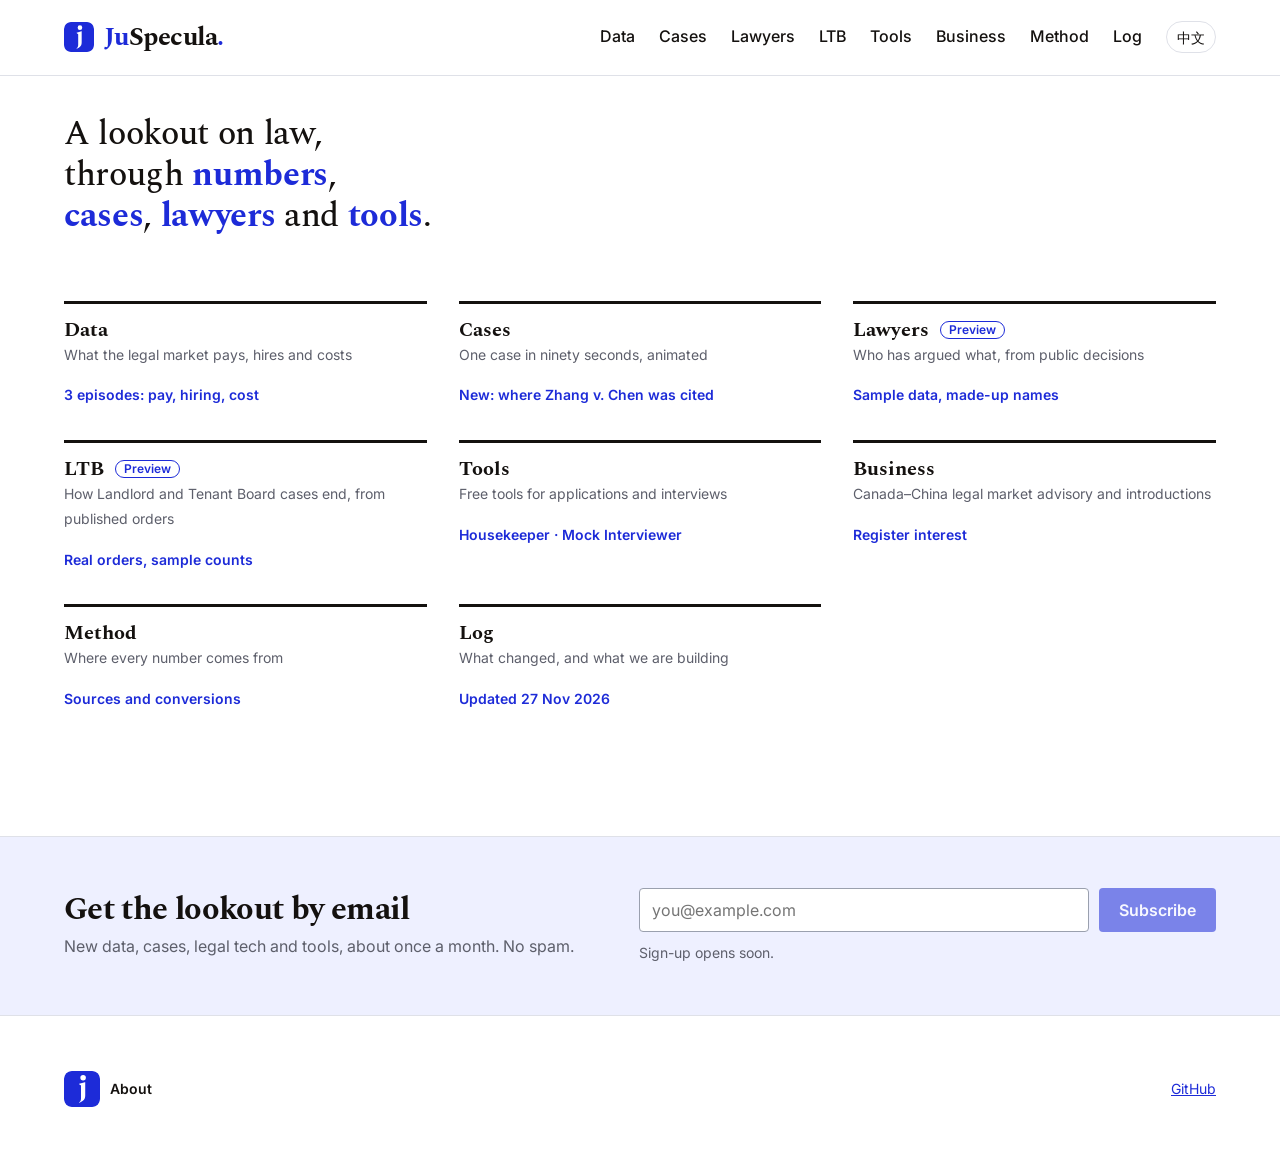
==== commit 16e1992e: "Bust browser cache for the logo files Co-Authored-By: Claude Opus 5.5 <noreply@anthropic.com> Claude" ====
--- a/index.html
+++ b/index.html
@@ -12,15 +12,15 @@
 <link rel="canonical" href="https://juspecula.com/">
 <link rel="alternate" hreflang="en" href="https://juspecula.com/">
 <link rel="alternate" hreflang="zh-Hans" href="https://juspecula.com/zh/">
-<link rel="icon" href="logo.svg" type="image/svg+xml">
-<link rel="apple-touch-icon" href="apple-touch-icon.png">
+<link rel="icon" href="logo.svg?v=3" type="image/svg+xml">
+<link rel="apple-touch-icon" href="apple-touch-icon.png?v=3">
 <link rel="preconnect" href="https://fonts.googleapis.com">
 <link href="https://fonts.googleapis.com/css2?family=Spectral:wght@500;700&family=Inter:wght@400;500;600&display=swap" rel="stylesheet">
 <link rel="stylesheet" href="style.css">
 </head>
 <body>
 <nav aria-label="Main">
-  <a class="logo" href="#home"><img class="mark" src="logo.svg" alt="" width="30" height="30"><b class="wm"><span>Ju</span>Specula<span>.</span></b></a>
+  <a class="logo" href="#home"><img class="mark" src="logo.svg?v=3" alt="" width="30" height="30"><b class="wm"><span>Ju</span>Specula<span>.</span></b></a>
   <a class="l" href="#data">Data</a>
   <a class="l" href="#cases">Cases</a>
   <a class="l" href="#lawyers">Lawyers</a>
@@ -411,7 +411,7 @@
 </section>
 
 <footer class="band">
-  <div class="wrap fwrap"><a class="flogo" href="#about" aria-label="About JuSpecula"><img src="logo.svg" alt="" width="36" height="36"><span>About</span></a><a href="https://github.com/Frikasong">GitHub</a></div>
+  <div class="wrap fwrap"><a class="flogo" href="#about" aria-label="About JuSpecula"><img src="logo.svg?v=3" alt="" width="36" height="36"><span>About</span></a><a href="https://github.com/Frikasong">GitHub</a></div>
 </footer>
 
 <script src="data.js"></script>
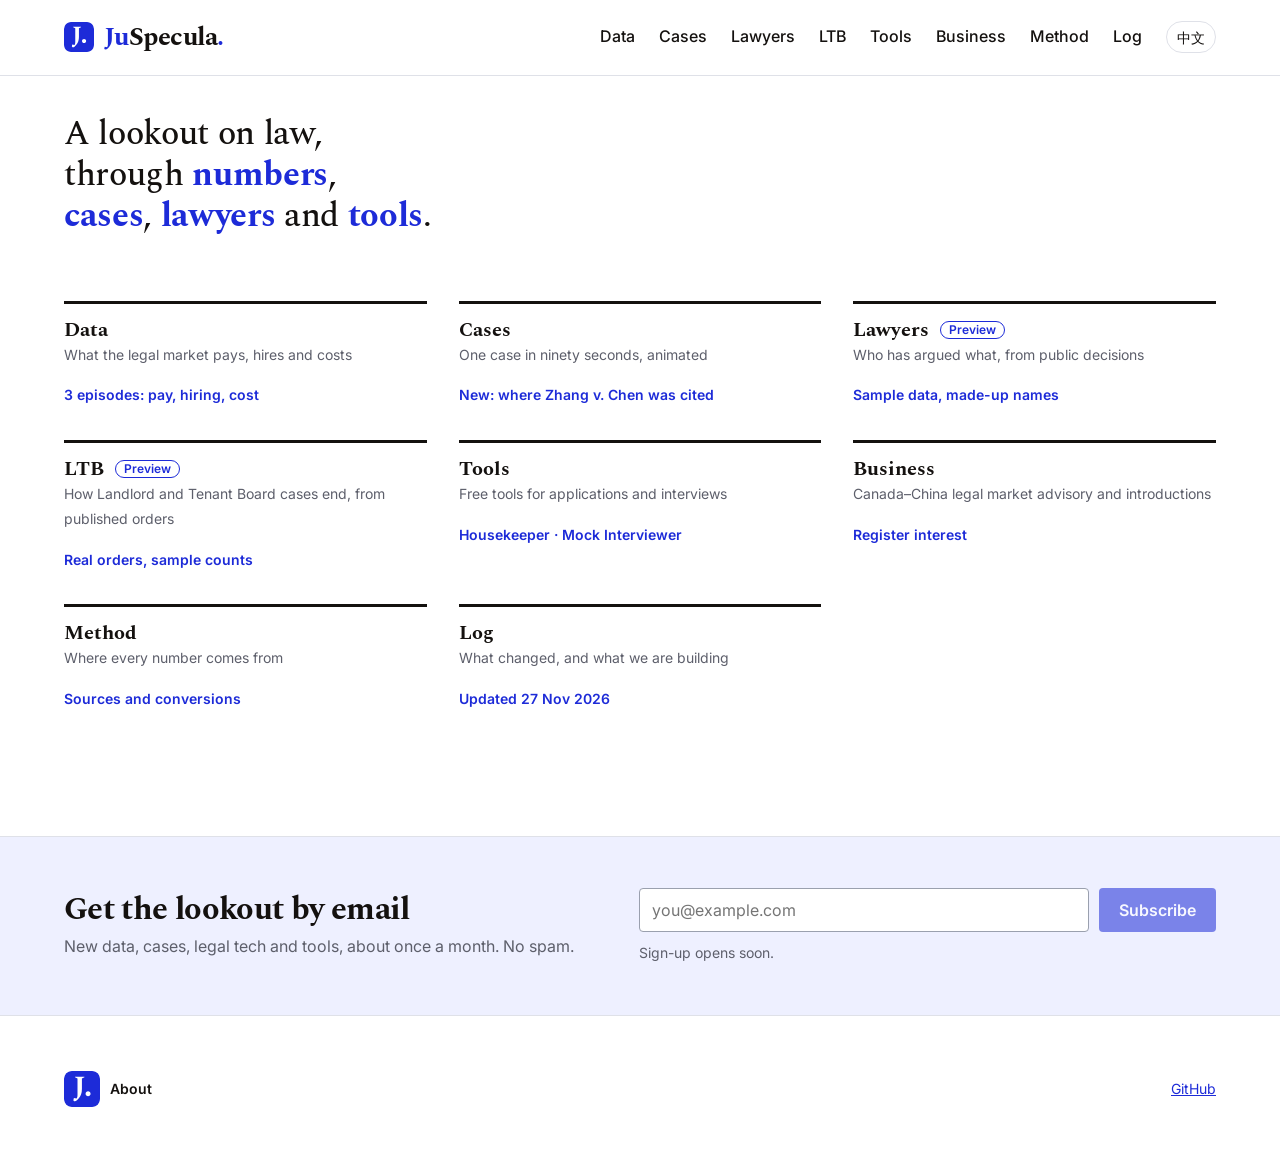
==== commit 99f12987: "Logo: J. drawn in Spectral as vector paths, matching the wordmark Co-Authored-By: Claude Opus 5.5 <n" ====
--- a/index.html
+++ b/index.html
@@ -12,15 +12,15 @@
 <link rel="canonical" href="https://juspecula.com/">
 <link rel="alternate" hreflang="en" href="https://juspecula.com/">
 <link rel="alternate" hreflang="zh-Hans" href="https://juspecula.com/zh/">
-<link rel="icon" href="logo.svg?v=3" type="image/svg+xml">
-<link rel="apple-touch-icon" href="apple-touch-icon.png?v=3">
+<link rel="icon" href="logo.svg?v=4" type="image/svg+xml">
+<link rel="apple-touch-icon" href="apple-touch-icon.png?v=4">
 <link rel="preconnect" href="https://fonts.googleapis.com">
 <link href="https://fonts.googleapis.com/css2?family=Spectral:wght@500;700&family=Inter:wght@400;500;600&display=swap" rel="stylesheet">
 <link rel="stylesheet" href="style.css">
 </head>
 <body>
 <nav aria-label="Main">
-  <a class="logo" href="#home"><img class="mark" src="logo.svg?v=3" alt="" width="30" height="30"><b class="wm"><span>Ju</span>Specula<span>.</span></b></a>
+  <a class="logo" href="#home"><img class="mark" src="logo.svg?v=4" alt="" width="30" height="30"><b class="wm"><span>Ju</span>Specula<span>.</span></b></a>
   <a class="l" href="#data">Data</a>
   <a class="l" href="#cases">Cases</a>
   <a class="l" href="#lawyers">Lawyers</a>
@@ -411,7 +411,7 @@
 </section>
 
 <footer class="band">
-  <div class="wrap fwrap"><a class="flogo" href="#about" aria-label="About JuSpecula"><img src="logo.svg?v=3" alt="" width="36" height="36"><span>About</span></a><a href="https://github.com/Frikasong">GitHub</a></div>
+  <div class="wrap fwrap"><a class="flogo" href="#about" aria-label="About JuSpecula"><img src="logo.svg?v=4" alt="" width="36" height="36"><span>About</span></a><a href="https://github.com/Frikasong">GitHub</a></div>
 </footer>
 
 <script src="data.js"></script>
